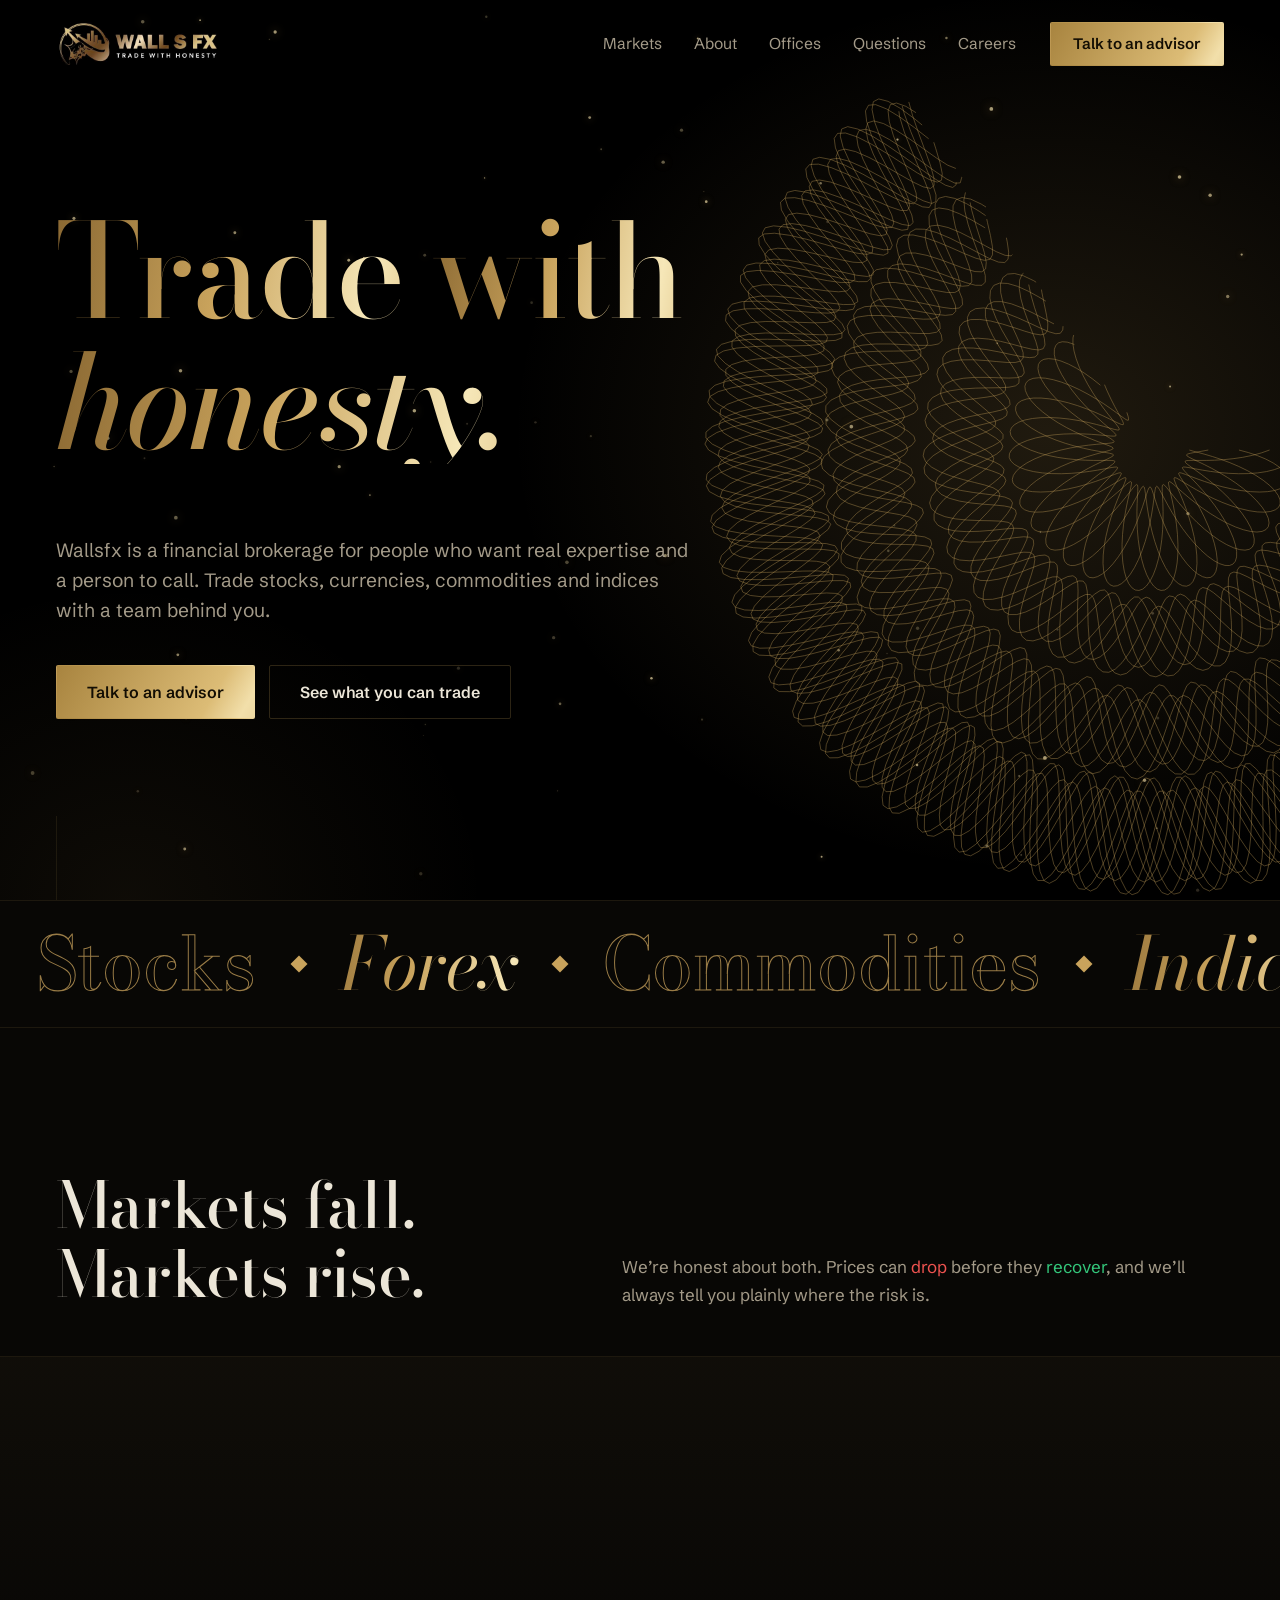
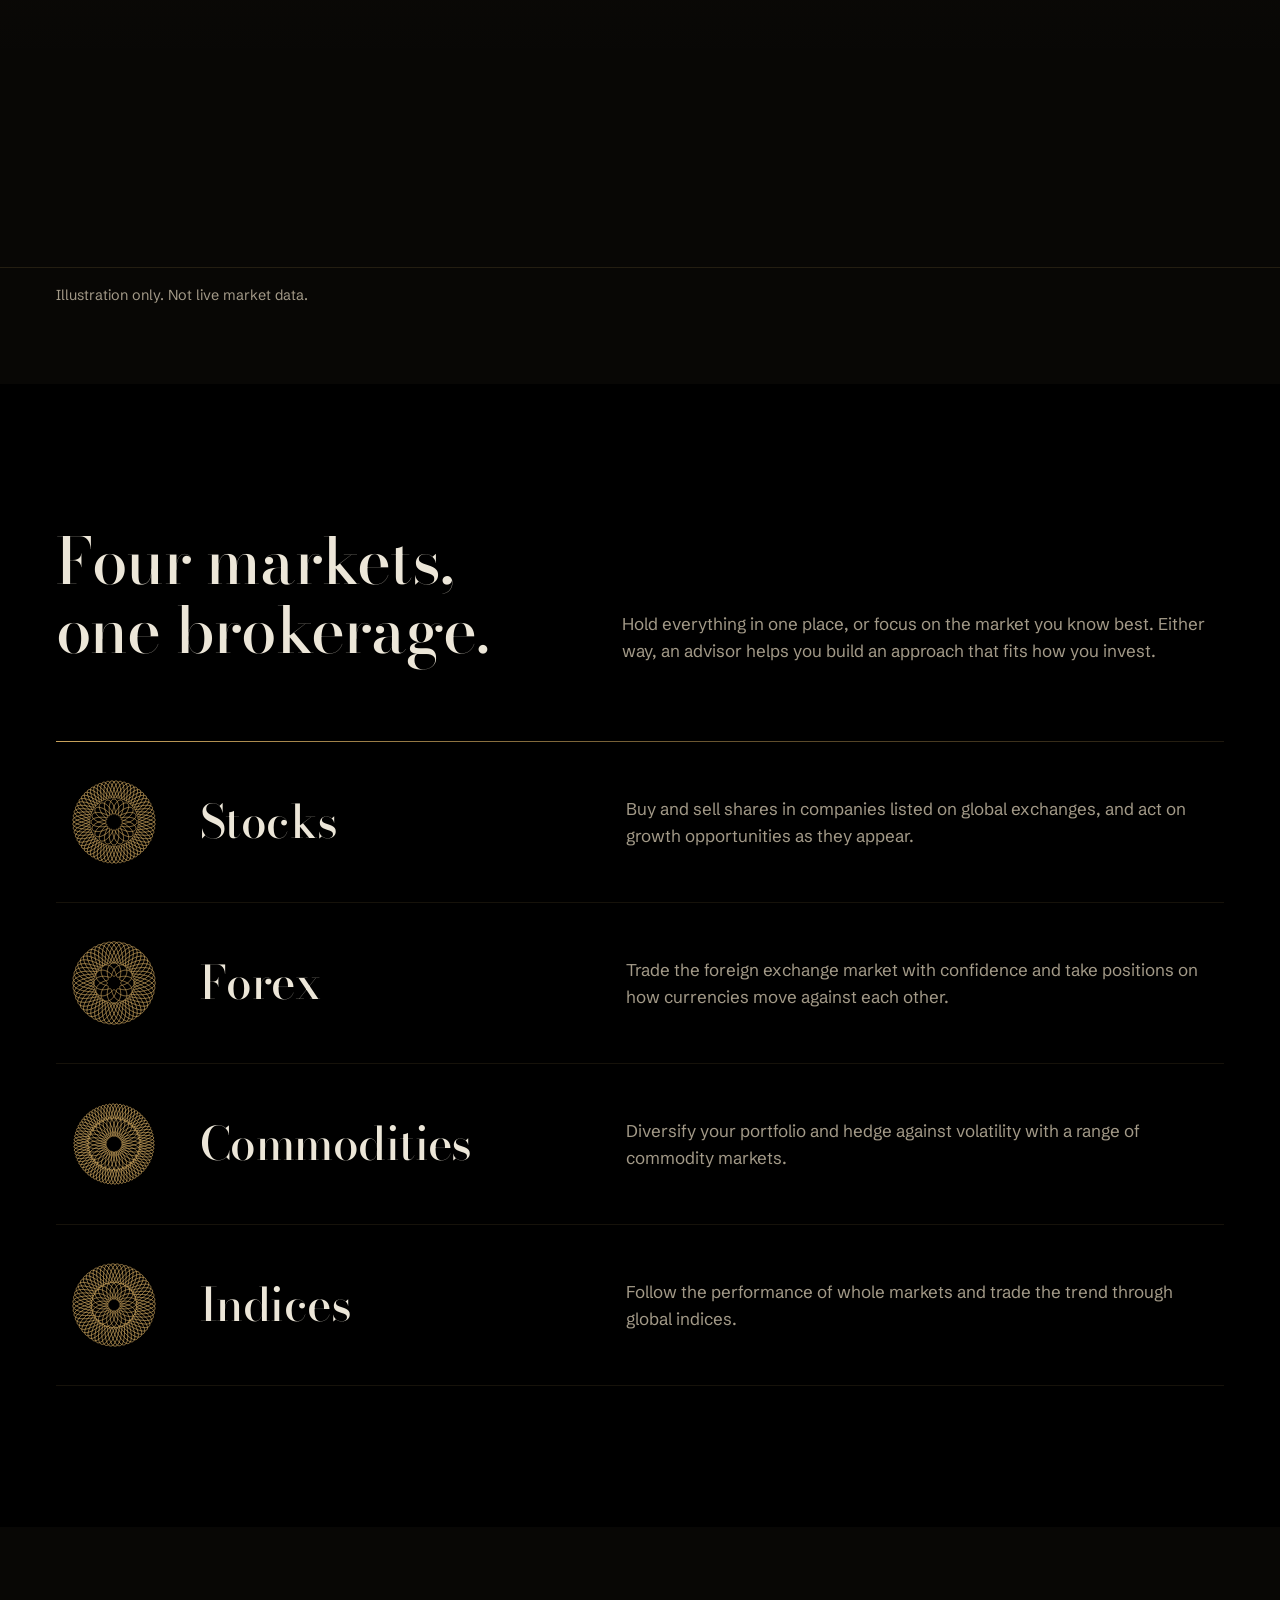
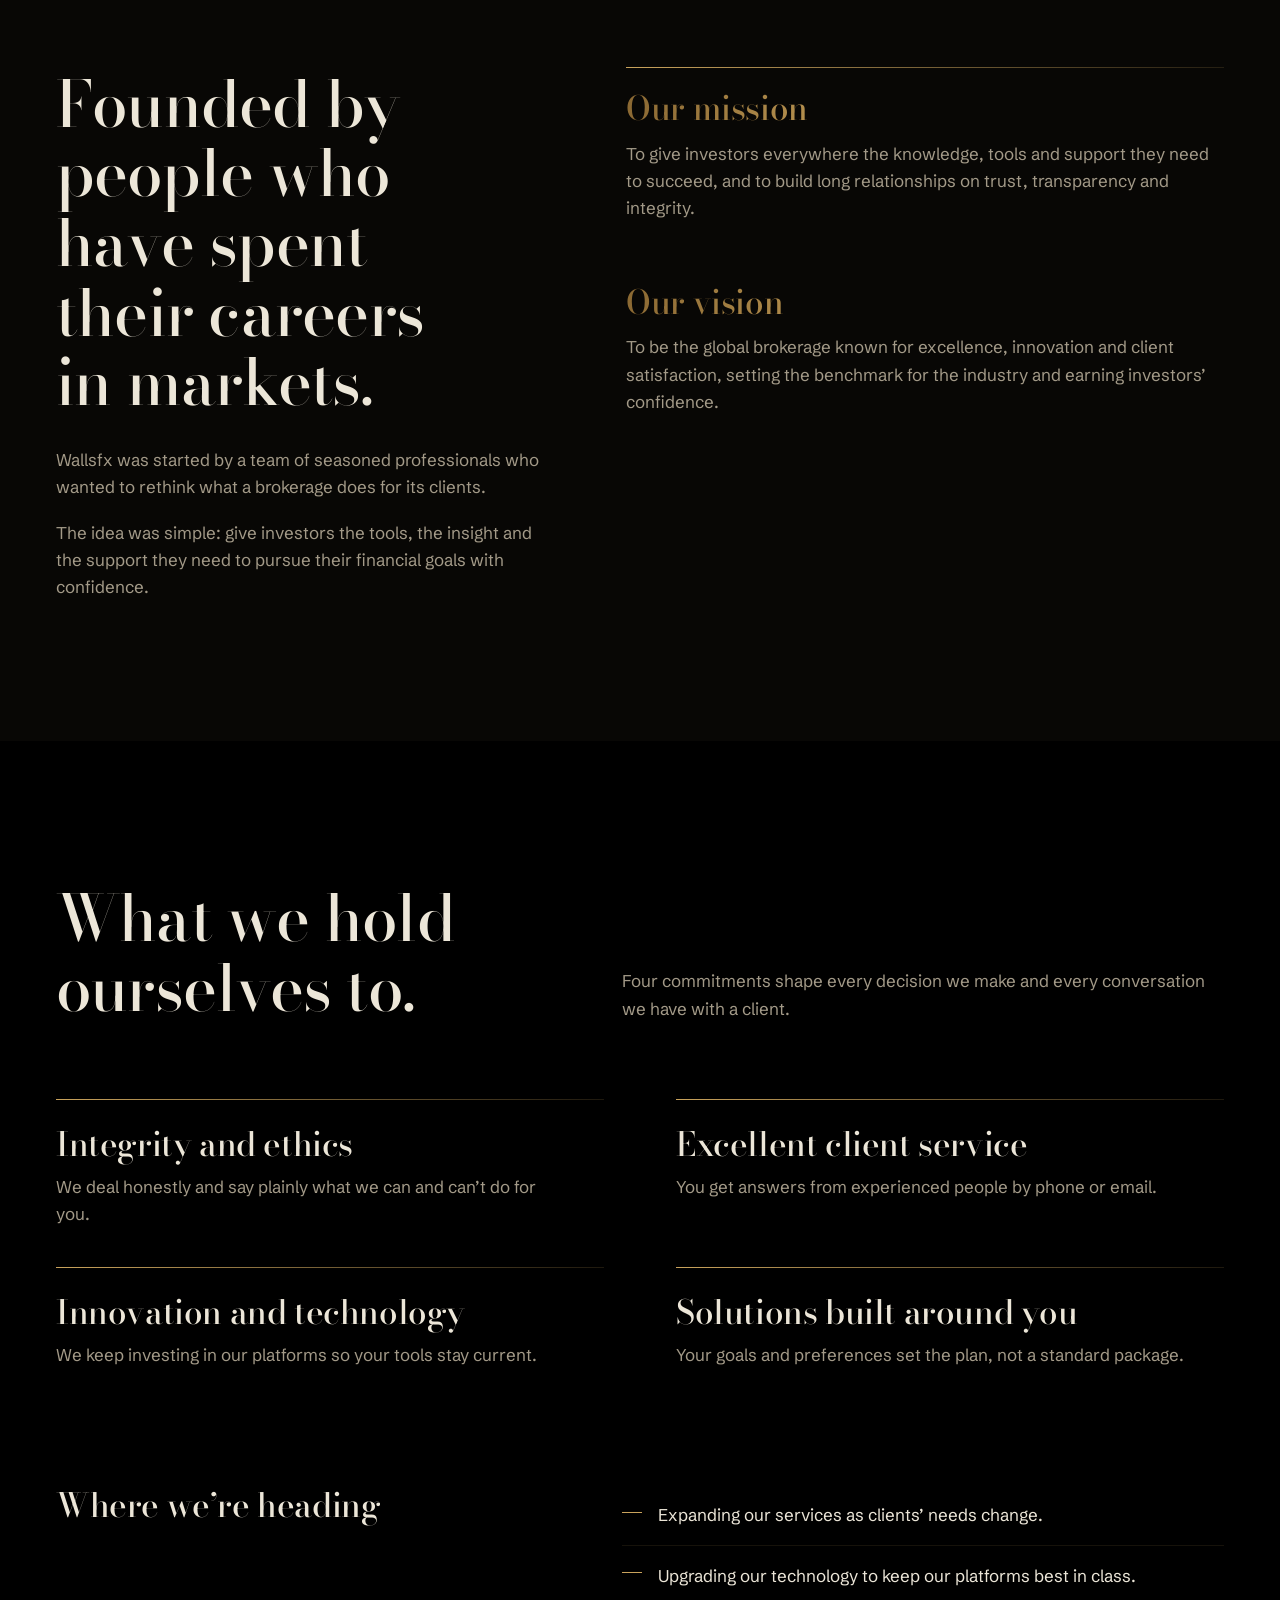
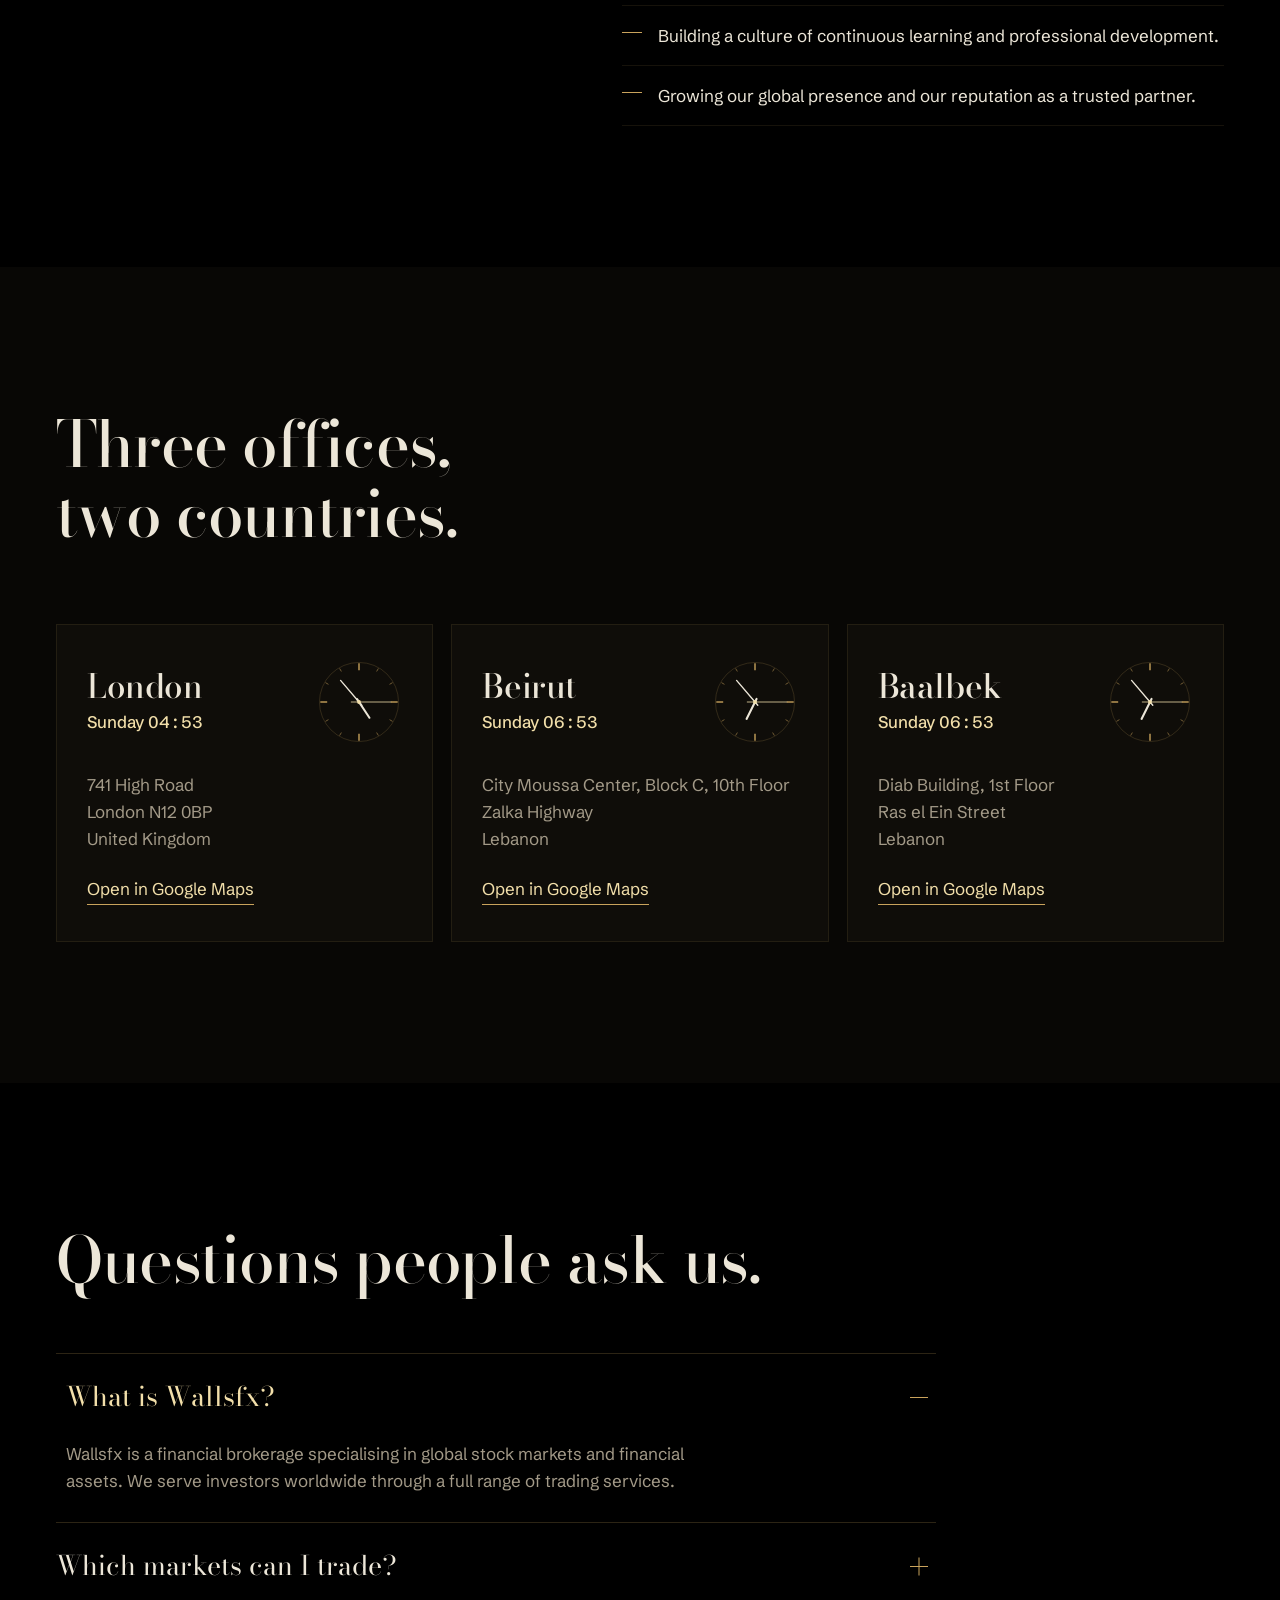
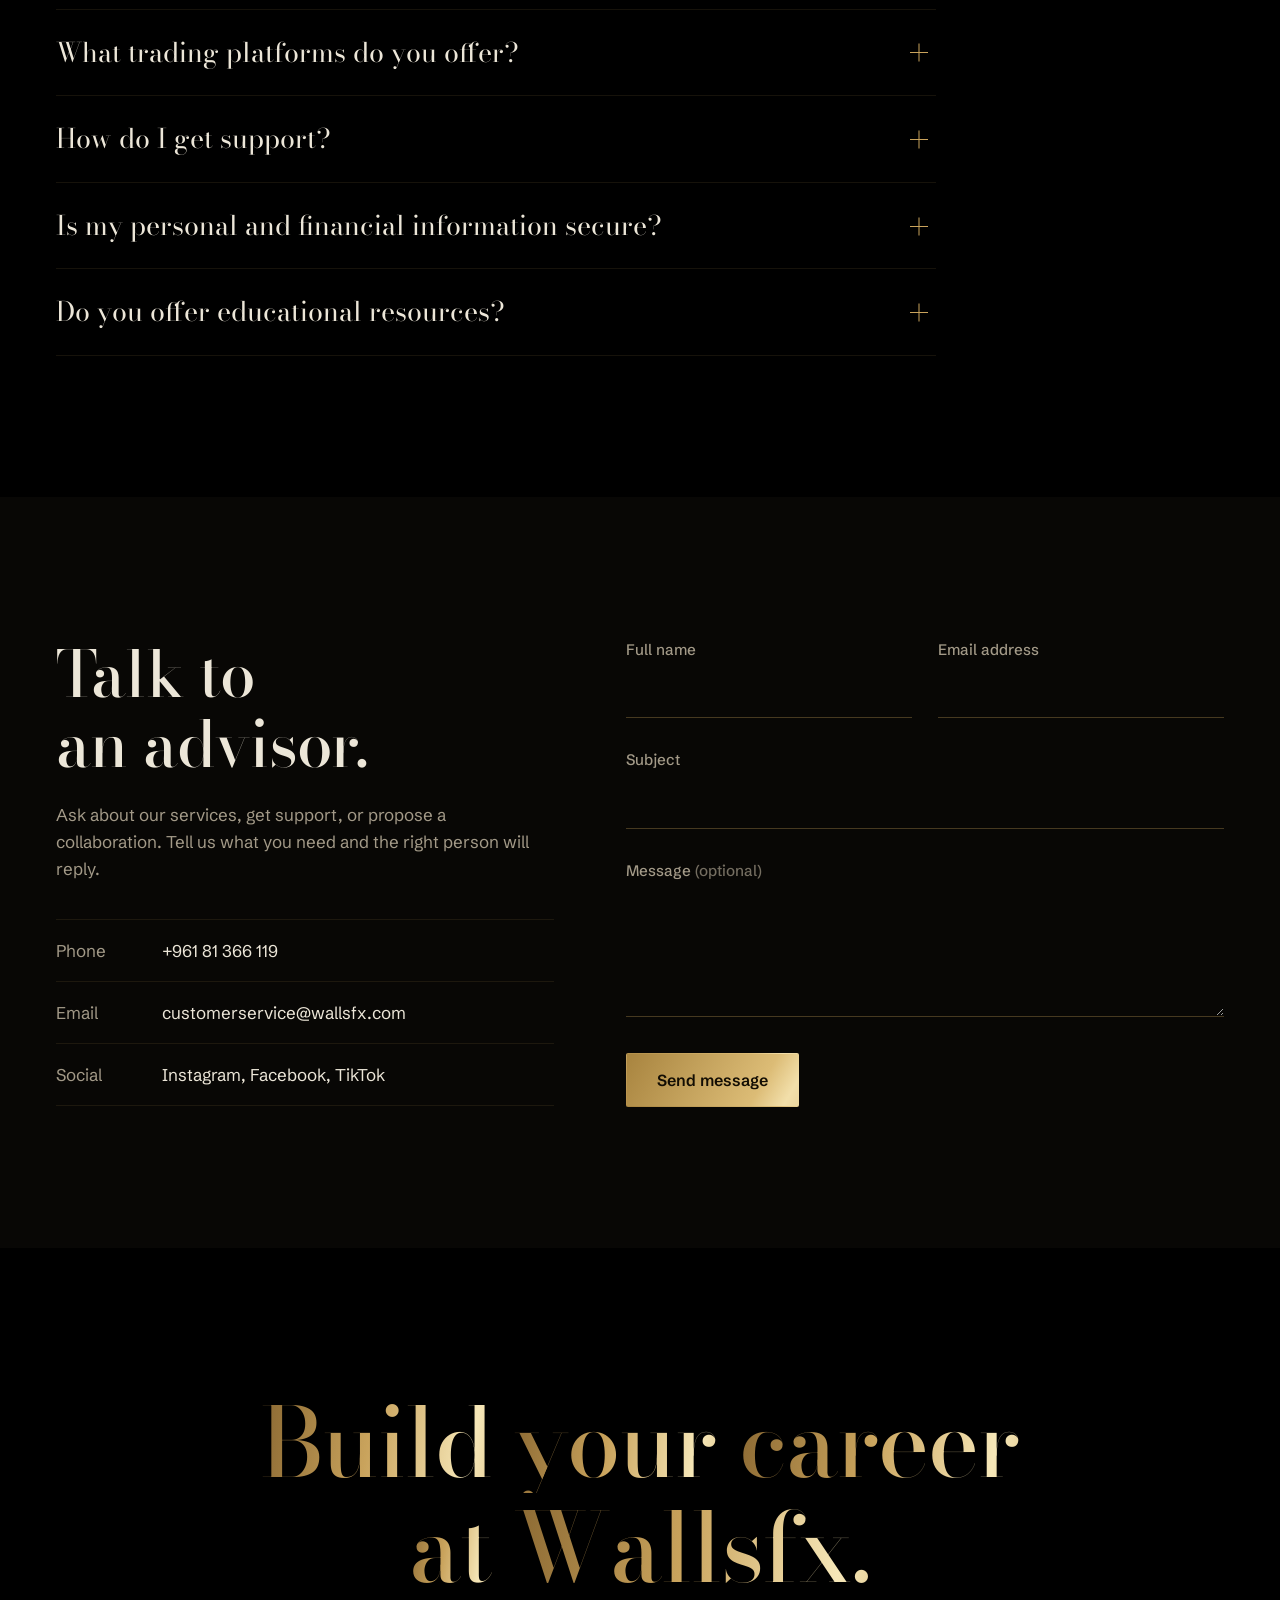
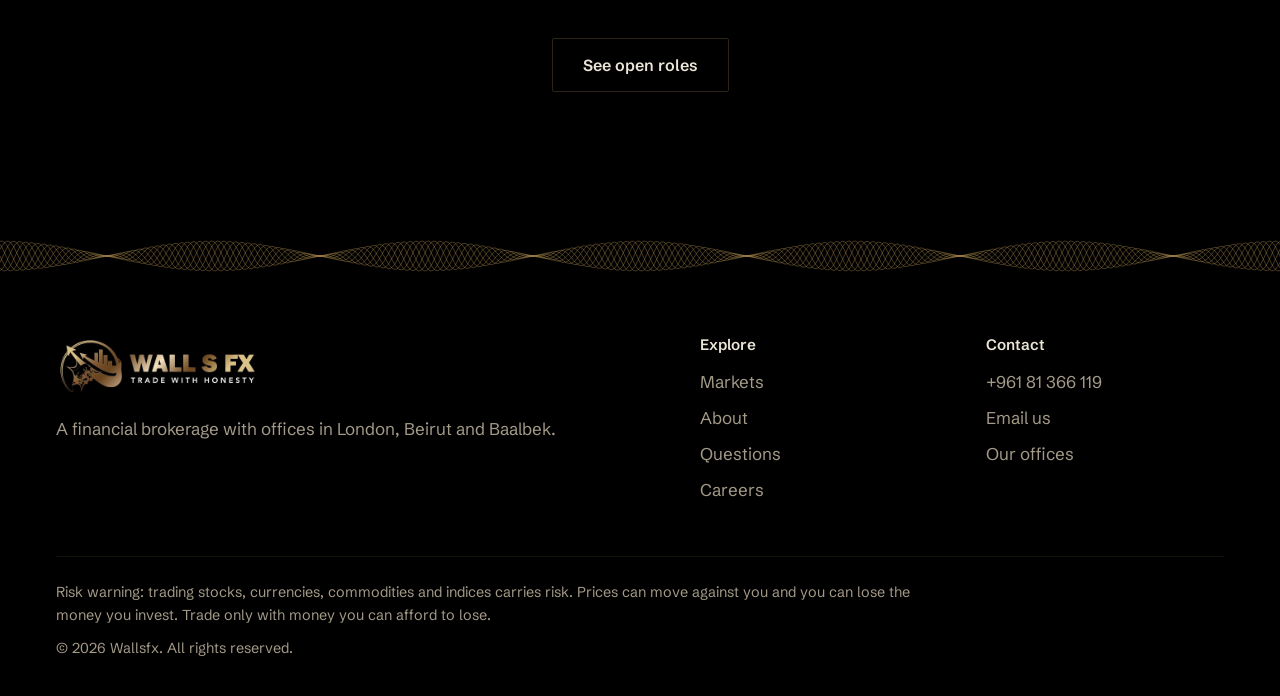
==== index.html @ 851a5237 "Add files via upload" ====
<!doctype html>
<html lang="en">
<head>
<meta charset="utf-8">
<meta name="viewport" content="width=device-width, initial-scale=1">
<title>Wallsfx — Trade with honesty</title>
<meta name="description" content="Wallsfx is a financial brokerage with offices in London, Beirut and Baalbek. Trade stocks, forex, commodities and indices with a team you can reach by phone.">
<meta name="theme-color" content="#000000">
<link rel="icon" type="image/png" href="assets/emblem.png">
<script>
  document.documentElement.classList.add("js");
  try { if (!sessionStorage.getItem("wfx-seen")) { document.documentElement.classList.add("intro"); sessionStorage.setItem("wfx-seen", "1"); } } catch (e) {}
</script>
<link rel="preconnect" href="https://fonts.googleapis.com">
<link rel="preconnect" href="https://fonts.gstatic.com" crossorigin>
<link href="https://fonts.googleapis.com/css2?family=Bodoni+Moda:ital,opsz,wght@0,6..96,400..700;1,6..96,400..700&family=Schibsted+Grotesk:wght@400;500;600&display=swap" rel="stylesheet">
<link rel="stylesheet" href="styles.css">
</head>
<body>
<a class="skip" href="#main">Skip to content</a>

<div class="intro-curtain" aria-hidden="true">
  <div class="mark"><img src="assets/logo.png" alt="" width="494" height="150"><i></i></div>
</div>

<div class="progress" aria-hidden="true"></div>

<header class="site-header">
  <div class="wrap">
    <a class="brand" href="index.html" aria-label="Wallsfx home"><img src="assets/logo.png" alt="Wall S FX — Trade with honesty" width="494" height="150"></a>
    <button class="nav-toggle" aria-expanded="false" aria-controls="nav">Menu</button>
    <nav class="nav" id="nav" aria-label="Main">
      <a href="#markets">Markets</a>
      <a href="#about">About</a>
      <a href="#offices">Offices</a>
      <a href="#faq">Questions</a>
      <a href="careers.html">Careers</a>
    </nav>
    <a class="btn btn-gold header-cta" href="#contact">Talk to an advisor</a>
  </div>
</header>

<main id="main">
  <section class="hero">
    <canvas class="dust" aria-hidden="true"></canvas>
    <canvas class="flow" aria-hidden="true"></canvas>
    <div class="wrap">
      <div class="rosette" aria-hidden="true" data-rosette></div>
      <div class="hero-copy">
        <h1 class="display" aria-label="Trade with honesty.">
          <span class="line" aria-hidden="true"><span class="word" style="--w:0"><span class="gold-text">Trade</span></span> <span class="word" style="--w:1"><span class="gold-text">with</span></span></span>
          <span class="line" aria-hidden="true"><span class="word" style="--w:2"><span class="gold-text"><em>honesty.</em></span></span></span>
        </h1>
        <p class="lede rise" style="--r:0">Wallsfx is a financial brokerage for people who want real expertise and a person to call. Trade stocks, currencies, commodities and indices with a team behind you.</p>
        <div class="hero-actions rise" style="--r:1">
          <a class="btn btn-gold" href="#contact">Talk to an advisor</a>
          <a class="btn btn-line" href="#markets">See what you can trade</a>
        </div>
      </div>
    </div>
    <span class="scroll-cue" aria-hidden="true"></span>
  </section>

  <div class="marquee" aria-hidden="true">
    <div class="marquee-track">
      <div class="marquee-group"><span>Stocks</span><i></i><span>Forex</span><i></i><span>Commodities</span><i></i><span>Indices</span><i></i><span>Stocks</span><i></i><span>Forex</span><i></i><span>Commodities</span><i></i><span>Indices</span><i></i></div>
      <div class="marquee-group"><span>Stocks</span><i></i><span>Forex</span><i></i><span>Commodities</span><i></i><span>Indices</span><i></i><span>Stocks</span><i></i><span>Forex</span><i></i><span>Commodities</span><i></i><span>Indices</span><i></i></div>
    </div>
  </div>

  <section class="band band-coal trend" id="trend">
    <div class="wrap">
      <div class="band-head">
        <h2 class="display" data-split>Markets fall. Markets rise.</h2>
        <p class="muted measure" data-reveal>We’re honest about both. Prices can <span class="fall">drop</span> before they <span class="climb">recover</span>, and we’ll always tell you plainly where the risk is.</p>
      </div>
    </div>
    <div class="trend-stage" data-reveal>
      <canvas class="trend-chart" role="img" aria-label="Illustration of a price line falling in red, then turning and rising in green."></canvas>
    </div>
    <div class="wrap"><p class="trend-note">Illustration only. Not live market data.</p></div>
  </section>

  <section class="band" id="markets">
    <div class="wrap">
      <div class="band-head">
        <h2 class="display" data-split>Four markets, one brokerage.</h2>
        <p class="muted measure" data-reveal>Hold everything in one place, or focus on the market you know best. Either way, an advisor helps you build an approach that fits how you invest.</p>
      </div>
      <div class="rule"></div>
      <div class="markets" data-stagger>
        <article class="market glow" data-reveal>
          <svg class="seal" viewBox="-48 -48 96 96" aria-hidden="true" data-seal="stocks"></svg>
          <h3 class="display">Stocks</h3>
          <p>Buy and sell shares in companies listed on global exchanges, and act on growth opportunities as they appear.</p>
        </article>
        <article class="market glow" data-reveal>
          <svg class="seal" viewBox="-48 -48 96 96" aria-hidden="true" data-seal="forex"></svg>
          <h3 class="display">Forex</h3>
          <p>Trade the foreign exchange market with confidence and take positions on how currencies move against each other.</p>
        </article>
        <article class="market glow" data-reveal>
          <svg class="seal" viewBox="-48 -48 96 96" aria-hidden="true" data-seal="commodities"></svg>
          <h3 class="display">Commodities</h3>
          <p>Diversify your portfolio and hedge against volatility with a range of commodity markets.</p>
        </article>
        <article class="market glow" data-reveal>
          <svg class="seal" viewBox="-48 -48 96 96" aria-hidden="true" data-seal="indices"></svg>
          <h3 class="display">Indices</h3>
          <p>Follow the performance of whole markets and trade the trend through global indices.</p>
        </article>
      </div>
    </div>
  </section>

  <section class="band band-coal" id="about">
    <div class="wrap about-grid">
      <div class="story">
        <h2 class="display" data-split style="margin-bottom:30px">Founded by people who have spent their careers in markets.</h2>
        <div data-stagger>
          <p class="muted" data-reveal>Wallsfx was started by a team of seasoned professionals who wanted to rethink what a brokerage does for its clients.</p>
          <p class="muted" data-reveal>The idea was simple: give investors the tools, the insight and the support they need to pursue their financial goals with confidence.</p>
        </div>
      </div>
      <div class="pair" data-stagger>
        <div data-reveal>
          <div class="rule"></div>
          <h3 class="display gold-text">Our mission</h3>
          <p class="muted">To give investors everywhere the knowledge, tools and support they need to succeed, and to build long relationships on trust, transparency and integrity.</p>
        </div>
        <div data-reveal>
          <div class="rule"></div>
          <h3 class="display gold-text">Our vision</h3>
          <p class="muted">To be the global brokerage known for excellence, innovation and client satisfaction, setting the benchmark for the industry and earning investors’ confidence.</p>
        </div>
      </div>
    </div>
  </section>

  <section class="band" id="values">
    <div class="wrap">
      <div class="band-head">
        <h2 class="display" data-split>What we hold ourselves to.</h2>
        <p class="muted measure" data-reveal>Four commitments shape every decision we make and every conversation we have with a client.</p>
      </div>
      <ul class="values" data-stagger>
        <li data-reveal><div class="rule"></div><h3 class="display">Integrity and ethics</h3><p>We deal honestly and say plainly what we can and can’t do for you.</p></li>
        <li data-reveal><div class="rule"></div><h3 class="display">Excellent client service</h3><p>You get answers from experienced people by phone or email.</p></li>
        <li data-reveal><div class="rule"></div><h3 class="display">Innovation and technology</h3><p>We keep investing in our platforms so your tools stay current.</p></li>
        <li data-reveal><div class="rule"></div><h3 class="display">Solutions built around you</h3><p>Your goals and preferences set the plan, not a standard package.</p></li>
      </ul>
      <div class="direction">
        <h3 class="display" data-split>Where we’re heading</h3>
        <ul data-stagger>
          <li data-reveal>Expanding our services as clients’ needs change.</li>
          <li data-reveal>Upgrading our technology to keep our platforms best in class.</li>
          <li data-reveal>Building a culture of continuous learning and professional development.</li>
          <li data-reveal>Growing our global presence and our reputation as a trusted partner.</li>
        </ul>
      </div>
    </div>
  </section>

  <section class="band band-coal" id="offices">
    <div class="wrap">
      <div class="band-head">
        <h2 class="display" data-split>Three offices, two countries.</h2>
        <p class="muted measure" data-reveal>Visit us in the United Kingdom or Lebanon. Call ahead and we’ll make sure the right person is there to meet you.</p>
      </div>
      <div class="offices" data-stagger>
        <div class="office glow" data-reveal data-tz="Europe/London">
          <div class="office-top">
            <div><h3 class="display">London</h3><time>--:--</time></div>
            <svg class="clock" viewBox="-50 -50 100 100" aria-hidden="true"></svg>
          </div>
          <address>741 High Road<br>London N12 0BP<br>United Kingdom</address>
          <a class="link" href="https://maps.app.goo.gl/KrPGinnBgGEfykCz8" target="_blank" rel="noopener">Open in Google Maps</a>
        </div>
        <div class="office glow" data-reveal data-tz="Asia/Beirut">
          <div class="office-top">
            <div><h3 class="display">Beirut</h3><time>--:--</time></div>
            <svg class="clock" viewBox="-50 -50 100 100" aria-hidden="true"></svg>
          </div>
          <address>City Moussa Center, Block C, 10th Floor<br>Zalka Highway<br>Lebanon</address>
          <a class="link" href="https://maps.app.goo.gl/wX5vpkjk7DDgV21C7" target="_blank" rel="noopener">Open in Google Maps</a>
        </div>
        <div class="office glow" data-reveal data-tz="Asia/Beirut">
          <div class="office-top">
            <div><h3 class="display">Baalbek</h3><time>--:--</time></div>
            <svg class="clock" viewBox="-50 -50 100 100" aria-hidden="true"></svg>
          </div>
          <address>Diab Building, 1st Floor<br>Ras el Ein Street<br>Lebanon</address>
          <a class="link" href="https://maps.app.goo.gl/QeZZVECqCM1QqsTF8" target="_blank" rel="noopener">Open in Google Maps</a>
        </div>
      </div>
    </div>
  </section>

  <section class="band" id="faq">
    <div class="wrap">
      <h2 class="display" data-split style="margin-bottom:clamp(36px,5vw,60px)">Questions people ask us.</h2>
      <div class="faq" data-reveal>
        <details open>
          <summary>What is Wallsfx?</summary>
          <div class="ans"><p>Wallsfx is a financial brokerage specialising in global stock markets and financial assets. We serve investors worldwide through a full range of trading services.</p></div>
        </details>
        <details>
          <summary>Which markets can I trade?</summary>
          <div class="ans"><p>Stocks, forex, commodities and indices from global exchanges. We tailor each solution to your investment needs and preferences.</p></div>
        </details>
        <details>
          <summary>What trading platforms do you offer?</summary>
          <div class="ans"><p>Our platforms provide real-time market data, advanced charting tools and fast execution. They suit both new and experienced traders.</p></div>
        </details>
        <details>
          <summary>How do I get support?</summary>
          <div class="ans"><p>By live chat, email or phone. Our experienced team is available to help with any question or issue.</p></div>
        </details>
        <details>
          <summary>Is my personal and financial information secure?</summary>
          <div class="ans"><p>Yes. We protect client data with robust security measures and encryption.</p></div>
        </details>
        <details>
          <summary>Do you offer educational resources?</summary>
          <div class="ans"><p>Yes. We publish articles, tutorials and webinars designed to sharpen your trading skills.</p></div>
        </details>
      </div>
    </div>
  </section>

  <section class="band band-coal" id="contact">
    <div class="wrap contact-grid">
      <div>
        <h2 class="display" data-split style="margin-bottom:24px">Talk to an advisor.</h2>
        <p class="muted measure" data-reveal>Ask about our services, get support, or propose a collaboration. Tell us what you need and the right person will reply.</p>
        <dl class="direct" data-reveal>
          <div><dt>Phone</dt><dd><a href="tel:+96181366119">+961 81 366 119</a></dd></div>
          <div><dt>Email</dt><dd><a href="mailto:customerservice@wallsfx.com">customerservice@wallsfx.com</a></dd></div>
          <div><dt>Social</dt><dd><a href="https://www.instagram.com/walls.fx" target="_blank" rel="noopener">Instagram</a>, <a href="https://www.facebook.com/profile.php?id=61555575014213" target="_blank" rel="noopener">Facebook</a>, <a href="https://www.tiktok.com/@walls.fx" target="_blank" rel="noopener">TikTok</a></dd></div>
        </dl>
      </div>
      <form class="form" data-reveal novalidate data-mailto="customerservice@wallsfx.com" data-subject="Website enquiry" data-done="Your email app should now be open with your message ready. Press send there to reach us.">
        <div class="row">
          <div class="field"><label for="c-name">Full name</label><span class="control"><input id="c-name" name="name" autocomplete="name" required data-label="your full name"></span><span class="err" aria-live="polite"></span></div>
          <div class="field"><label for="c-email">Email address</label><span class="control"><input id="c-email" name="email" type="email" autocomplete="email" required data-label="your email address"></span><span class="err" aria-live="polite"></span></div>
        </div>
        <div class="field"><label for="c-subject">Subject</label><span class="control"><input id="c-subject" name="subject" required data-label="a subject"></span><span class="err" aria-live="polite"></span></div>
        <div class="field"><label for="c-message">Message <small>(optional)</small></label><span class="control"><textarea id="c-message" name="message" data-label="message"></textarea></span><span class="err"></span></div>
        <div class="form-foot">
          <button class="btn btn-gold" type="submit">Send message</button>
          <p class="form-status" role="status"></p>
        </div>
      </form>
    </div>
  </section>

  <section class="band careers-cta">
    <div class="wrap">
      <h2 class="display" data-split data-gold>Build your career at Wallsfx.</h2>
      <div data-reveal><a class="btn btn-line" href="careers.html">See open roles</a></div>
    </div>
  </section>
</main>

<footer class="site-footer">
  <div class="strip"><svg viewBox="0 0 2400 46" preserveAspectRatio="none" aria-hidden="true" data-strip></svg></div>
  <div class="wrap">
    <div class="footer-grid">
      <div>
        <img src="assets/logo.png" alt="Wall S FX — Trade with honesty" width="494" height="150">
        <p>A financial brokerage with offices in London, Beirut and Baalbek.</p>
      </div>
      <div>
        <h2>Explore</h2>
        <ul>
          <li><a href="#markets">Markets</a></li>
          <li><a href="#about">About</a></li>
          <li><a href="#faq">Questions</a></li>
          <li><a href="careers.html">Careers</a></li>
        </ul>
      </div>
      <div>
        <h2>Contact</h2>
        <ul>
          <li><a href="tel:+96181366119">+961 81 366 119</a></li>
          <li><a href="mailto:customerservice@wallsfx.com">Email us</a></li>
          <li><a href="#offices">Our offices</a></li>
        </ul>
      </div>
    </div>
    <div class="risk">
      <p>Risk warning: trading stocks, currencies, commodities and indices carries risk. Prices can move against you and you can lose the money you invest. Trade only with money you can afford to lose.</p>
      <p>© 2026 Wallsfx. All rights reserved.</p>
    </div>
  </div>
</footer>

<script src="main.js"></script>
<script src="trading.js"></script>
</body>
</html>
---- styles.css ----
/* Wall S FX — black and gold. Signature: engraved guilloche linework in motion. */
:root {
  --black: #000;
  --coal: #080705;
  --panel: #0f0d09;
  --gold: #c9a35c;
  --gold-light: #f2dfaa;
  --gold-deep: #8a6832;
  --text: #ece6d8;
  --muted: #a39a88;
  --line: rgba(201, 163, 92, 0.22);
  --line-soft: rgba(201, 163, 92, 0.11);
  --metal: linear-gradient(100deg, #8a6832 0%, #c9a35c 22%, #f6e7b8 42%, #c9a35c 58%, #8a6832 80%, #c9a35c 100%);
  --display: "Bodoni Moda", "Didot", "Bodoni MT", Georgia, serif;
  --sans: "Schibsted Grotesk", "Segoe UI", system-ui, sans-serif;
  --ease: cubic-bezier(.16, 1, .3, 1);
  --wrap: 1200px;
  --gutter: clamp(20px, 5vw, 56px);
  --d: .15s; /* delay before hero choreography starts */
}
html.intro { --d: 1.85s; }

@view-transition { navigation: auto; }

*, *::before, *::after { box-sizing: border-box; }
html { scroll-behavior: smooth; -webkit-text-size-adjust: 100%; background: var(--black); }
body {
  margin: 0; background: var(--black); color: var(--text);
  font-family: var(--sans); font-size: 1.0625rem; line-height: 1.6;
  -webkit-font-smoothing: antialiased; overflow-x: hidden;
}
img, svg, canvas { display: block; max-width: 100%; }
a { color: inherit; }
h1, h2, h3, p, ul, ol, dl, dd, figure { margin: 0; }
ul, ol { padding: 0; list-style: none; }
::selection { background: var(--gold); color: #000; }
:focus-visible { outline: 2px solid var(--gold-light); outline-offset: 3px; border-radius: 2px; }

.wrap { width: 100%; max-width: calc(var(--wrap) + 2 * var(--gutter)); margin-inline: auto; padding-inline: var(--gutter); }
.skip { position: absolute; left: 12px; top: -60px; z-index: 300; background: var(--gold); color: #000; padding: 10px 16px; font-weight: 600; text-decoration: none; }
.skip:focus { top: 12px; }

/* ---------- Type ---------- */
.display { font-family: var(--display); font-optical-sizing: auto; font-weight: 500; line-height: 1.04; letter-spacing: -0.012em; text-wrap: balance; }
h2.display { font-size: clamp(2.2rem, 5vw, 4rem); }
h3.display { font-size: clamp(1.6rem, 2.6vw, 2.2rem); line-height: 1.12; }
.gold-text {
  background: var(--metal); background-size: 220% 100%;
  -webkit-background-clip: text; background-clip: text; color: transparent;
  animation: sheen 7s ease-in-out infinite;
}
@keyframes sheen { 0%, 55% { background-position: 100% 0; } 100% { background-position: -120% 0; } }
.lede { font-size: clamp(1.1rem, 1.5vw, 1.3rem); line-height: 1.55; max-width: 33em; color: var(--muted); }
.muted { color: var(--muted); }
.measure { max-width: 38em; }

/* ---------- Buttons ---------- */
.btn {
  position: relative; overflow: hidden; isolation: isolate;
  display: inline-flex; align-items: center; justify-content: center;
  min-height: 54px; padding: 0 30px;
  font: 600 1rem/1 var(--sans); text-decoration: none; cursor: pointer;
  border: 1px solid transparent; border-radius: 2px;
  transition: transform .35s var(--ease), color .3s, border-color .3s, box-shadow .4s;
}
.btn-gold { background: linear-gradient(120deg, #a8843f, #dcbc76 45%, #f2dfaa 55%, #b8914a); background-size: 180% 100%; color: #120d03; box-shadow: 0 0 0 rgba(201,163,92,0); transition: transform .35s var(--ease), background-position .6s var(--ease), box-shadow .4s; }
.btn-gold::after { content: ""; position: absolute; inset: 0; z-index: -1; background: linear-gradient(105deg, transparent 35%, rgba(255,255,255,.65) 50%, transparent 65%); transform: translateX(-120%); }
.btn-gold:hover { background-position: 90% 0; box-shadow: 0 10px 40px -8px rgba(201,163,92,.55); }
.btn-gold:hover::after { transform: translateX(120%); transition: transform .8s var(--ease); }
.btn-line { border-color: var(--line); color: var(--text); background: transparent; }
.btn-line::before { content: ""; position: absolute; inset: 0; z-index: -1; background: var(--gold); transform: scaleX(0); transform-origin: right; transition: transform .5s var(--ease); }
.btn-line:hover { color: #120d03; border-color: var(--gold); }
.btn-line:hover::before { transform: scaleX(1); transform-origin: left; }

/* ---------- Intro curtain (first visit of the session, home only) ---------- */
.intro-curtain { display: none; }
html.intro .intro-curtain {
  display: grid; place-items: center; position: fixed; inset: 0; z-index: 200; background: #000;
  animation: curtain-up .9s var(--ease) 1.35s forwards;
}
.intro-curtain .mark { width: min(340px, 70vw); display: grid; gap: 22px; }
.intro-curtain img { width: 100%; opacity: 0; transform: scale(.94); animation: mark-in 1s var(--ease) .1s forwards; }
.intro-curtain i { height: 1px; background: linear-gradient(90deg, transparent, var(--gold-light), transparent); transform: scaleX(0); animation: line-in 1.1s var(--ease) .25s forwards; }
@keyframes mark-in { to { opacity: 1; transform: none; } }
@keyframes line-in { to { transform: scaleX(1); } }
@keyframes curtain-up { to { clip-path: inset(0 0 100% 0); visibility: hidden; } }

/* ---------- Header ---------- */
.progress { position: fixed; left: 0; top: 0; height: 2px; width: 100%; z-index: 120; background: var(--metal); transform: scaleX(var(--p, 0)); transform-origin: left; }
.site-header { position: fixed; inset: 0 0 auto 0; z-index: 100; transition: background-color .4s, border-color .4s, backdrop-filter .4s; border-bottom: 1px solid transparent; }
.site-header .wrap { display: flex; align-items: center; gap: 34px; min-height: 88px; transition: min-height .4s var(--ease); }
.site-header.scrolled { background: rgba(0,0,0,.72); -webkit-backdrop-filter: blur(16px) saturate(1.2); backdrop-filter: blur(16px) saturate(1.2); border-bottom-color: var(--line-soft); }
.site-header.scrolled .wrap { min-height: 68px; }
.brand { margin-right: auto; display: block; }
.brand img { height: 50px; width: auto; transition: height .4s var(--ease); }
.site-header.scrolled .brand img { height: 42px; }
.nav { display: flex; align-items: center; gap: 32px; }
.nav a { position: relative; text-decoration: none; font-size: .98rem; color: var(--muted); padding: 8px 0; transition: color .25s; }
.nav a::after { content: ""; position: absolute; left: 0; right: 0; bottom: 2px; height: 1px; background: var(--gold); transform: scaleX(0); transform-origin: right; transition: transform .45s var(--ease); }
.nav a:hover, .nav a[aria-current="page"] { color: var(--gold-light); }
.nav a:hover::after, .nav a[aria-current="page"]::after { transform: scaleX(1); transform-origin: left; }
.site-header .btn { min-height: 44px; padding: 0 22px; font-size: .95rem; }
.nav-toggle { display: none; position: relative; z-index: 2; background: none; border: 1px solid var(--line); color: var(--text); font: 600 .95rem var(--sans); padding: 10px 16px; border-radius: 2px; cursor: pointer; }

@media (max-width: 900px) {
  .nav-toggle { display: block; }
  .site-header .header-cta { display: none; }
  .brand { position: relative; z-index: 2; }
  .nav {
    position: fixed; inset: 0; height: 100dvh; background: #000; z-index: 1;
    flex-direction: column; align-items: flex-start; justify-content: center; gap: 6px;
    padding: 80px var(--gutter) 40px;
    clip-path: inset(0 0 100% 0); visibility: hidden;
    transition: clip-path .7s var(--ease), visibility 0s .7s;
  }
  .nav.open { clip-path: inset(0); visibility: visible; transition: clip-path .7s var(--ease); }
  .nav a { font-family: var(--display); font-size: clamp(2.2rem, 10vw, 3.4rem); color: var(--text); line-height: 1.25; opacity: 0; transform: translateY(24px); transition: opacity .6s var(--ease), transform .6s var(--ease), color .25s; }
  .nav.open a { opacity: 1; transform: none; transition-delay: calc(.12s + var(--n, 0) * 70ms); }
  .nav a::after { display: none; }
}

/* ---------- Hero ---------- */
.hero { position: relative; min-height: 100svh; display: flex; flex-direction: column; justify-content: center; overflow: hidden; isolation: isolate; background: #000; }
.hero::before { content: ""; position: absolute; inset: 0; z-index: -3; background: radial-gradient(60% 70% at 82% 48%, rgba(201,163,92,.16), transparent 70%), radial-gradient(40% 50% at 10% 100%, rgba(201,163,92,.07), transparent 70%); }
.hero > .wrap { position: relative; padding-top: 140px; padding-bottom: 120px; }
.dust { position: absolute; inset: 0; width: 100%; height: 100%; z-index: -2; }
.hero-copy { max-width: 780px; transform: translate3d(0, calc(var(--s, 0) * -70px), 0); opacity: calc(1 - var(--s, 0) * 1.25); }
.hero h1 { font-size: clamp(3.3rem, 10.2vw, 9.2rem); line-height: .96; letter-spacing: -0.02em; margin-bottom: calc(30px + .34em); }
.hero h1 .line { display: block; overflow: hidden; padding: .06em .08em .32em; margin: 0 -.08em -.34em; }
.hero h1 .word { display: inline-block; transform: translateY(118%) rotate(4deg); transform-origin: left bottom; animation: word-up 1.3s var(--ease) forwards; animation-delay: calc(var(--d) + var(--w) * .13s); }
.hero h1 .word > span { display: inline-block; }
@keyframes word-up { to { transform: none; } }
.rise { opacity: 0; transform: translateY(26px); animation: rise 1.1s var(--ease) forwards; animation-delay: calc(var(--d) + var(--r, 0) * .12s + .45s); }
@keyframes rise { to { opacity: 1; transform: none; } }
.hero .lede { margin-bottom: 40px; }
.hero-actions { display: flex; flex-wrap: wrap; gap: 14px; }

.rosette {
  position: absolute; z-index: -1; pointer-events: none;
  width: min(920px, 82vw); aspect-ratio: 1;
  right: max(-330px, -27vw); top: 50%;
  transform: translate3d(calc(var(--px, 0) * 1px), calc(-50% + var(--py, 0) * 1px), 0) scale(calc(1 + var(--s, 0) * .22));
  opacity: calc(1 - var(--s, 0) * 1.1);
  transition: transform .9s var(--ease);
}
.rosette svg { position: absolute; inset: 0; width: 100%; height: 100%; overflow: visible; will-change: transform; animation: spin var(--dur, 120s) linear infinite; }
.rosette svg:nth-child(even) { animation-direction: reverse; }
.rosette path { fill: none; stroke: var(--gold); stroke-width: .55; vector-effect: non-scaling-stroke; opacity: .7; }
.rosette path.draw { stroke-dasharray: 1; stroke-dashoffset: 1; animation: engrave 3s cubic-bezier(.5,.1,.2,1) forwards; }
@keyframes engrave { to { stroke-dashoffset: 0; } }
@keyframes spin { to { transform: rotate(360deg); } }

.scroll-cue { position: absolute; left: var(--gutter); bottom: 0; width: 1px; height: 84px; background: var(--line-soft); overflow: hidden; }
.scroll-cue::after { content: ""; position: absolute; inset: 0; background: linear-gradient(var(--gold-light), var(--gold)); transform: translateY(-100%); animation: cue 2.4s var(--ease) infinite; animation-delay: calc(var(--d) + 1.6s); }
@keyframes cue { 0% { transform: translateY(-100%); } 55% { transform: translateY(0); } 100% { transform: translateY(100%); } }

@media (max-width: 900px) {
  .rosette { width: 150vw; right: -86vw; top: 34%; }
  .rosette path { opacity: .5; }
  .hero > .wrap { padding-top: 120px; padding-bottom: 110px; }
}

/* ---------- Marquee ---------- */
.marquee { border-block: 1px solid var(--line-soft); overflow: hidden; padding: 26px 0; background: var(--coal); }
.marquee-track { display: flex; width: max-content; animation: marquee 46s linear infinite; }
.marquee:hover .marquee-track { animation-play-state: paused; }
.marquee-group { display: flex; align-items: center; flex-shrink: 0; }
.marquee-group span { font-family: var(--display); font-size: clamp(2.4rem, 6vw, 4.6rem); line-height: 1; padding: 0 .5em; white-space: nowrap; color: transparent; -webkit-text-stroke: 1px rgba(201,163,92,.75); }
.marquee-group span:nth-of-type(even) { font-style: italic; -webkit-text-stroke: 0; background: var(--metal); background-size: 200% 100%; -webkit-background-clip: text; background-clip: text; }
.marquee-group i { width: 12px; height: 12px; background: var(--gold); transform: rotate(45deg); flex-shrink: 0; animation: gem 3s ease-in-out infinite; }
@keyframes marquee { to { transform: translateX(-50%); } }
@keyframes gem { 50% { transform: rotate(225deg) scale(.6); } }

/* ---------- Sections + reveal system ---------- */
.band { position: relative; padding-block: clamp(84px, 11vw, 150px); }
.band-coal { background: var(--coal); }
.band-head { display: grid; grid-template-columns: minmax(0, 5fr) minmax(0, 6fr); gap: 24px 64px; align-items: end; margin-bottom: clamp(44px, 6vw, 80px); }
@media (max-width: 860px) { .band-head { grid-template-columns: 1fr; } }

.js [data-reveal] { opacity: 0; transform: translateY(34px); transition: opacity 1.1s var(--ease), transform 1.1s var(--ease); transition-delay: calc(var(--i, 0) * 110ms); }
.js [data-reveal].in { opacity: 1; transform: none; }
.js [data-split] .w { display: inline-block; overflow: hidden; vertical-align: top; padding: .05em .06em .26em 0; margin: 0 -.06em -.26em 0; }
.js [data-split] .w > span { display: inline-block; transform: translateY(112%); transition: transform 1.15s var(--ease); transition-delay: calc(var(--wi) * 65ms); }
.js [data-split].in .w > span { transform: none; }

.rule { height: 1px; background: linear-gradient(90deg, var(--gold), rgba(201,163,92,.15)); }
.js .rule { transform: scaleX(0); transform-origin: left; transition: transform 1.6s var(--ease); }
.js .rule.in { transform: scaleX(1); }

.glow { position: relative; }
.glow::before { content: ""; position: absolute; inset: 0; pointer-events: none; background: radial-gradient(460px circle at var(--mx, 50%) var(--my, 50%), rgba(201,163,92,.14), transparent 65%); opacity: 0; transition: opacity .5s; }
.glow:hover::before { opacity: 1; }

/* Markets */
.market { display: grid; grid-template-columns: 92px minmax(0, 4fr) minmax(0, 6fr); gap: 16px 40px; align-items: center; padding: 34px 20px 34px 12px; border-bottom: 1px solid var(--line-soft); }
.market .seal { width: 92px; height: 92px; transition: transform 1.6s var(--ease); }
.market .seal path { fill: none; stroke: var(--gold); stroke-width: .7; vector-effect: non-scaling-stroke; }
.js .market .seal path { stroke-dasharray: 1; stroke-dashoffset: 1; transition: stroke-dashoffset 2.2s var(--ease); transition-delay: calc(var(--i, 0) * 110ms + var(--k, 0) * 60ms); }
.js .market.in .seal path { stroke-dashoffset: 0; }
.market h3 { font-size: clamp(2rem, 3.6vw, 3.1rem); transition: transform .6s var(--ease), color .4s; }
.market p { color: var(--muted); max-width: 34em; transition: color .4s; }
.market:hover .seal { transform: rotate(120deg) scale(1.08); }
.market:hover h3 { transform: translateX(12px); color: var(--gold-light); }
.market:hover p { color: var(--text); }
@media (max-width: 760px) {
  .market { grid-template-columns: 64px 1fr; align-items: start; padding-inline: 0; }
  .market .seal { width: 64px; height: 64px; }
  .market p { grid-column: 2; }
}

/* About */
.about-grid { display: grid; grid-template-columns: minmax(0, 5fr) minmax(0, 6fr); gap: 56px 72px; }
.about-grid .story p + p { margin-top: 1.1em; }
.pair { display: grid; gap: 40px; align-content: start; }
.pair h3 { margin: 22px 0 12px; }
@media (max-width: 860px) { .about-grid { grid-template-columns: 1fr; } }

/* Values */
.values { display: grid; grid-template-columns: repeat(2, minmax(0, 1fr)); gap: 0 72px; }
.values li { padding-bottom: 40px; }
.values h3 { margin: 26px 0 10px; }
.values p { color: var(--muted); max-width: 30em; }
@media (max-width: 760px) { .values { grid-template-columns: 1fr; } }
.direction { margin-top: clamp(40px, 6vw, 80px); display: grid; grid-template-columns: minmax(0, 5fr) minmax(0, 6fr); gap: 24px 64px; }
.direction li { padding: 16px 0 16px 36px; border-bottom: 1px solid var(--line-soft); position: relative; }
.direction li::before { content: ""; position: absolute; left: 0; top: 1.55em; width: 20px; height: 1px; background: var(--gold); transform-origin: left; transition: transform .9s var(--ease) calc(var(--i, 0) * 110ms + .2s); }
.js .direction li:not(.in)::before { transform: scaleX(0); }
@media (max-width: 860px) { .direction { grid-template-columns: 1fr; } }

/* Offices */
.offices { display: grid; grid-template-columns: repeat(3, minmax(0, 1fr)); gap: 18px; }
.office { background: var(--panel); border: 1px solid var(--line-soft); padding: 34px 30px 36px; transition: border-color .5s, translate .6s var(--ease); overflow: hidden; }
.office:hover { border-color: var(--line); translate: 0 -6px; }
.office-top { display: flex; align-items: center; justify-content: space-between; gap: 16px; margin-bottom: 26px; }
.clock { width: 86px; height: 86px; flex-shrink: 0; }
.clock circle { fill: none; stroke: var(--line); stroke-width: 1; }
.clock .tick { stroke: var(--gold); stroke-width: 1; opacity: .55; }
.clock .tick.q { stroke-width: 1.6; opacity: 1; }
.clock .hand { stroke: var(--text); stroke-linecap: round; transition: transform .5s var(--ease); }
.clock .h { stroke-width: 2.4; }
.clock .m { stroke-width: 1.6; }
.clock .sec { stroke: var(--gold-light); stroke-width: .9; transition: transform .28s cubic-bezier(.4, 2.4, .6, 1); }
.clock .pin { fill: var(--gold-light); stroke: none; }
.office time { display: block; font-variant-numeric: tabular-nums; color: var(--gold-light); font-size: 1.05rem; font-weight: 500; margin-top: 4px; }
.office address { font-style: normal; color: var(--muted); margin-bottom: 22px; }
.link { position: relative; display: inline-block; color: var(--gold-light); text-decoration: none; padding-bottom: 3px; }
.link::after { content: ""; position: absolute; left: 0; right: 0; bottom: 0; height: 1px; background: var(--gold); transform-origin: left; transition: transform .5s var(--ease); }
.link:hover::after { transform: scaleX(.35); }
@media (max-width: 900px) { .offices { grid-template-columns: 1fr; } }

/* FAQ */
.faq { max-width: 880px; border-top: 1px solid var(--line); }
.faq details { border-bottom: 1px solid var(--line-soft); transition: border-color .4s; }
.faq details[open] { border-bottom-color: var(--line); }
.faq summary { list-style: none; cursor: pointer; padding: 26px 56px 26px 0; position: relative; font-family: var(--display); font-size: clamp(1.3rem, 2.1vw, 1.7rem); line-height: 1.25; transition: color .3s, padding-left .5s var(--ease); }
.faq summary::-webkit-details-marker { display: none; }
.faq summary:hover, .faq details[open] summary { color: var(--gold-light); padding-left: 10px; }
.faq summary::before, .faq summary::after { content: ""; position: absolute; right: 8px; top: 50%; width: 18px; height: 1px; background: var(--gold); transition: transform .5s var(--ease); }
.faq summary::after { transform: rotate(90deg); }
.faq details[open] summary::after { transform: rotate(0deg); }
.faq details[open] summary::before { transform: rotate(180deg); }
.faq .ans { overflow: hidden; }
.faq .ans p { padding: 0 56px 28px 10px; color: var(--muted); max-width: 42em; }

/* Contact + forms */
.contact-grid { display: grid; grid-template-columns: minmax(0, 5fr) minmax(0, 6fr); gap: 56px 72px; }
@media (max-width: 860px) { .contact-grid { grid-template-columns: 1fr; } }
.direct { margin-top: 36px; border-top: 1px solid var(--line-soft); }
.direct div { padding: 17px 0; border-bottom: 1px solid var(--line-soft); display: grid; grid-template-columns: 90px 1fr; gap: 16px; }
.direct dt { color: var(--muted); }
.direct a { color: var(--text); text-decoration: none; transition: color .3s; }
.direct a:hover { color: var(--gold-light); }

.form { display: grid; gap: 26px; }
.form .row { display: grid; grid-template-columns: 1fr 1fr; gap: 26px; }
@media (max-width: 560px) { .form .row { grid-template-columns: 1fr; } }
.field { display: grid; gap: 4px; }
.field label { font-weight: 500; font-size: .95rem; color: var(--muted); transition: color .3s; }
.field:focus-within label { color: var(--gold-light); }
.field label small { font-size: inherit; opacity: .7; }
.control { position: relative; display: block; }
.control::after { content: ""; position: absolute; left: 0; right: 0; bottom: 0; height: 1px; background: var(--metal); transform: scaleX(0); transform-origin: left; transition: transform .7s var(--ease); pointer-events: none; }
.field:focus-within .control::after { transform: scaleX(1); }
.field input, .field textarea, .field select {
  width: 100%; font: inherit; color: var(--text); background: transparent;
  border: 0; border-bottom: 1px solid rgba(201,163,92,.32); border-radius: 0;
  padding: 12px 0; min-height: 50px; outline: none; display: block;
}
.field select { cursor: pointer; }
.field select option { background: #0f0d09; color: var(--text); }
.field textarea { min-height: 130px; resize: vertical; }
.field input:focus-visible, .field textarea:focus-visible, .field select:focus-visible { outline: none; }
.field .err { color: #f0907c; font-size: .92rem; }
.field.invalid input, .field.invalid textarea, .field.invalid select { border-bottom-color: #f0907c; }
.form-foot { display: flex; align-items: center; gap: 22px; flex-wrap: wrap; margin-top: 6px; }
.form-status { color: var(--muted); font-size: .96rem; max-width: 30em; }

/* Careers call + page top */
.careers-cta { overflow: hidden; text-align: center; }
.careers-cta h2 { font-size: clamp(2.6rem, 7.5vw, 6.4rem); margin-bottom: 40px; }
.page-top { position: relative; overflow: hidden; isolation: isolate; background: #000; }
.page-top::before { content: ""; position: absolute; inset: 0; z-index: -3; background: radial-gradient(60% 80% at 85% 50%, rgba(201,163,92,.15), transparent 70%); }
.page-top > .wrap { position: relative; padding-block: clamp(170px, 20vw, 250px) clamp(80px, 10vw, 130px); }
.page-top h1 { font-size: clamp(3rem, 8vw, 6.8rem); line-height: .98; letter-spacing: -0.02em; max-width: 10em; margin-bottom: calc(26px + .34em); }
.page-top h1 .line { display: block; overflow: hidden; padding: .06em .08em .32em; margin: 0 -.08em -.34em; }
.page-top h1 .word { display: inline-block; transform: translateY(118%) rotate(4deg); transform-origin: left bottom; animation: word-up 1.3s var(--ease) forwards; animation-delay: calc(var(--d) + var(--w) * .13s); }
.roles li { display: grid; grid-template-columns: minmax(0, 4fr) minmax(0, 6fr); gap: 12px 40px; padding: 32px 20px 32px 12px; border-bottom: 1px solid var(--line-soft); align-items: baseline; }
.roles h3 { transition: transform .6s var(--ease), color .4s; }
.roles li:hover h3 { transform: translateX(12px); color: var(--gold-light); }
.roles p { color: var(--muted); }
@media (max-width: 700px) { .roles li { grid-template-columns: 1fr; padding-inline: 0; } }

/* ---------- Trading motion ---------- */
.flow { position: absolute; inset: 0; width: 100%; height: 100%; z-index: -2; pointer-events: none; }
.trend { padding-bottom: clamp(48px, 6vw, 80px); }
.trend .band-head { margin-bottom: clamp(28px, 4vw, 48px); }
.trend-stage { height: clamp(280px, 40vw, 520px); border-block: 1px solid var(--line-soft); background: linear-gradient(rgba(201,163,92,.04), transparent 60%); }
.trend-chart { width: 100%; height: 100%; }
.trend-note { margin-top: 16px; font-size: .9rem; color: var(--muted); }
.fall { color: #ef5350; }
.climb { color: #34c77b; }

/* ---------- Footer ---------- */
.site-footer { background: #000; color: var(--muted); overflow: hidden; }
.strip { height: 46px; overflow: hidden; }
.strip svg { height: 46px; width: 200%; max-width: none; animation: marquee 50s linear infinite; }
.strip path { fill: none; stroke: var(--gold); stroke-width: .6; vector-effect: non-scaling-stroke; opacity: .6; }
.footer-grid { display: grid; grid-template-columns: minmax(0, 5fr) repeat(2, minmax(0, 2fr)); gap: 40px 48px; padding-block: 56px 44px; }
.footer-grid img { height: 62px; width: auto; margin-bottom: 18px; }
.footer-grid h2 { font: 600 .95rem var(--sans); color: var(--text); margin-bottom: 14px; }
.footer-grid li { margin-bottom: 9px; }
.footer-grid a { text-decoration: none; transition: color .3s; }
.footer-grid a:hover { color: var(--gold-light); }
.risk { border-top: 1px solid var(--line-soft); padding-block: 24px 36px; font-size: .9rem; display: grid; gap: 10px; }
.risk p { max-width: 62em; }
@media (max-width: 760px) { .footer-grid { grid-template-columns: 1fr 1fr; } .footer-grid > :first-child { grid-column: 1 / -1; } }

/* ---------- Reduced motion: keep the look, drop the movement ---------- */
@media (prefers-reduced-motion: reduce) {
  html { scroll-behavior: auto; }
  *, *::before, *::after { animation-duration: .01ms !important; animation-delay: 0s !important; animation-iteration-count: 1 !important; transition-duration: .01ms !important; transition-delay: 0s !important; }
  html.intro .intro-curtain { display: none; }
  .hero-copy, .rosette { opacity: 1; }
}
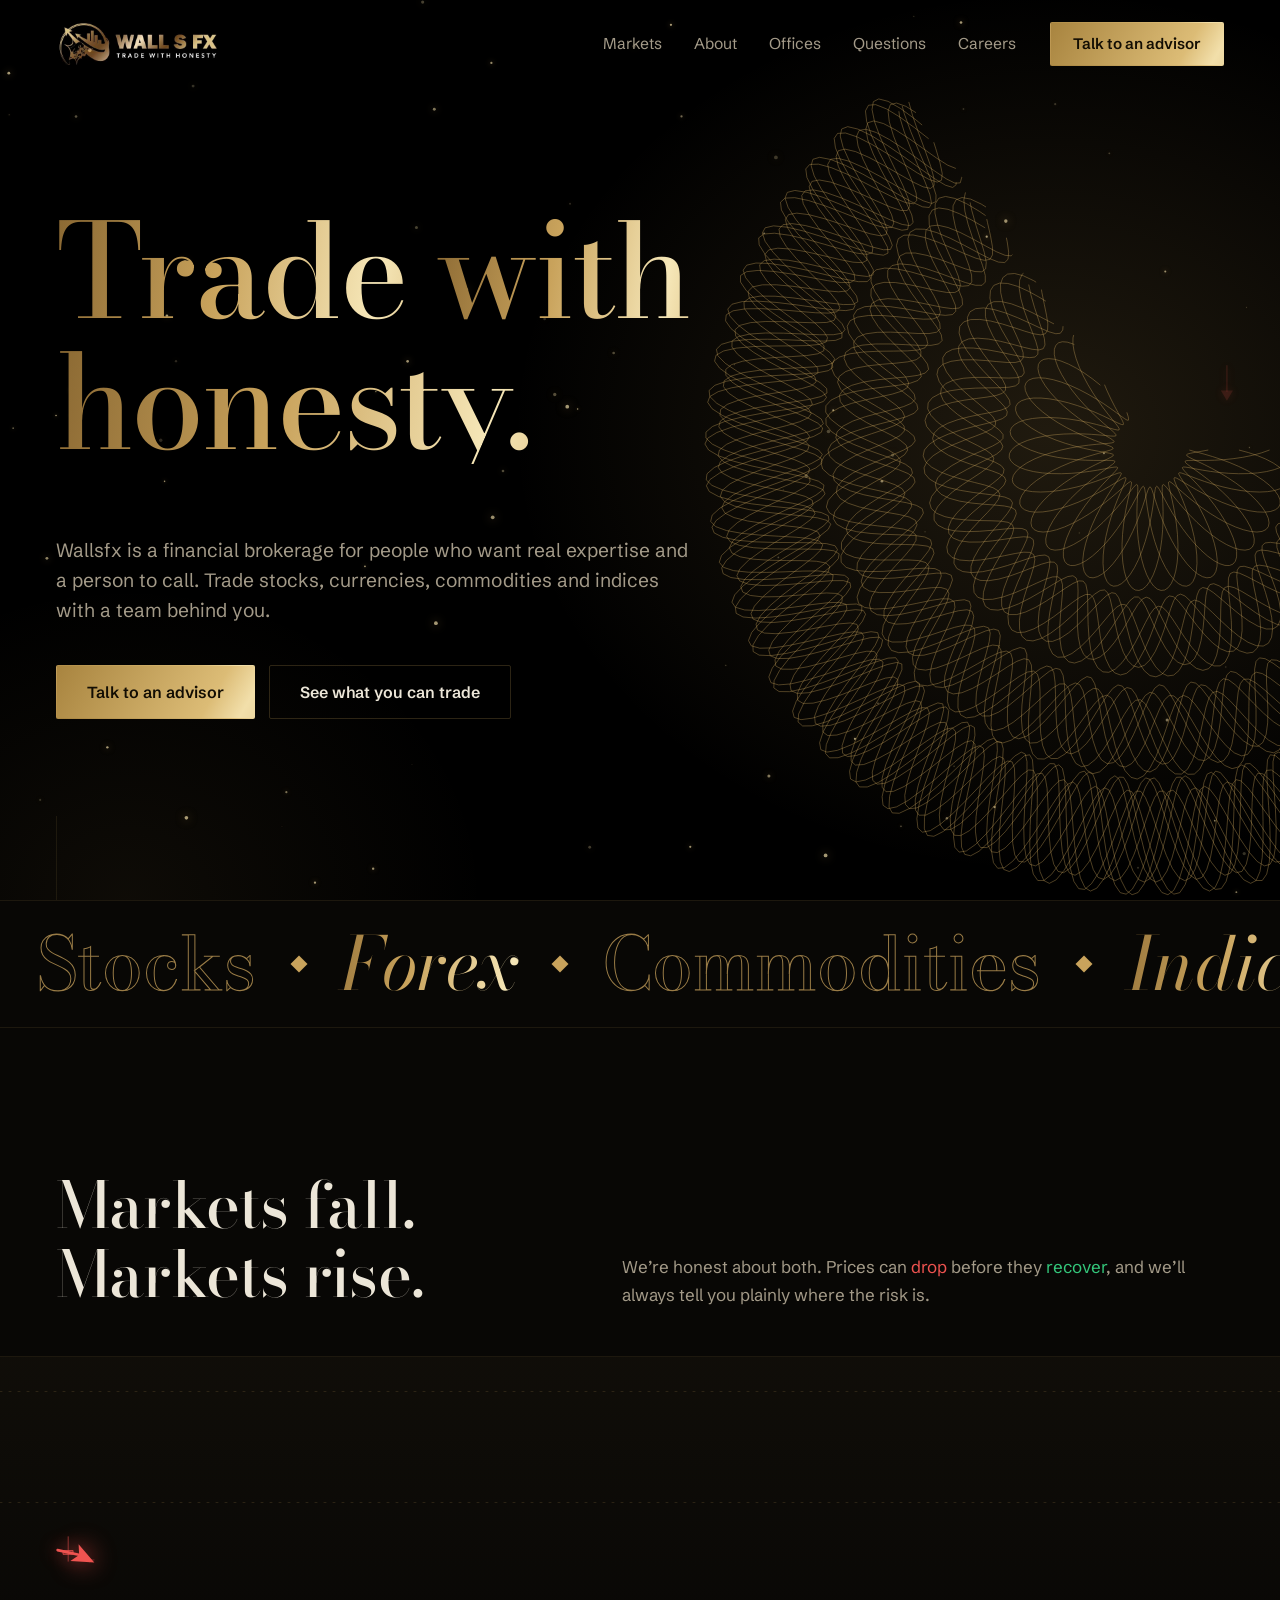
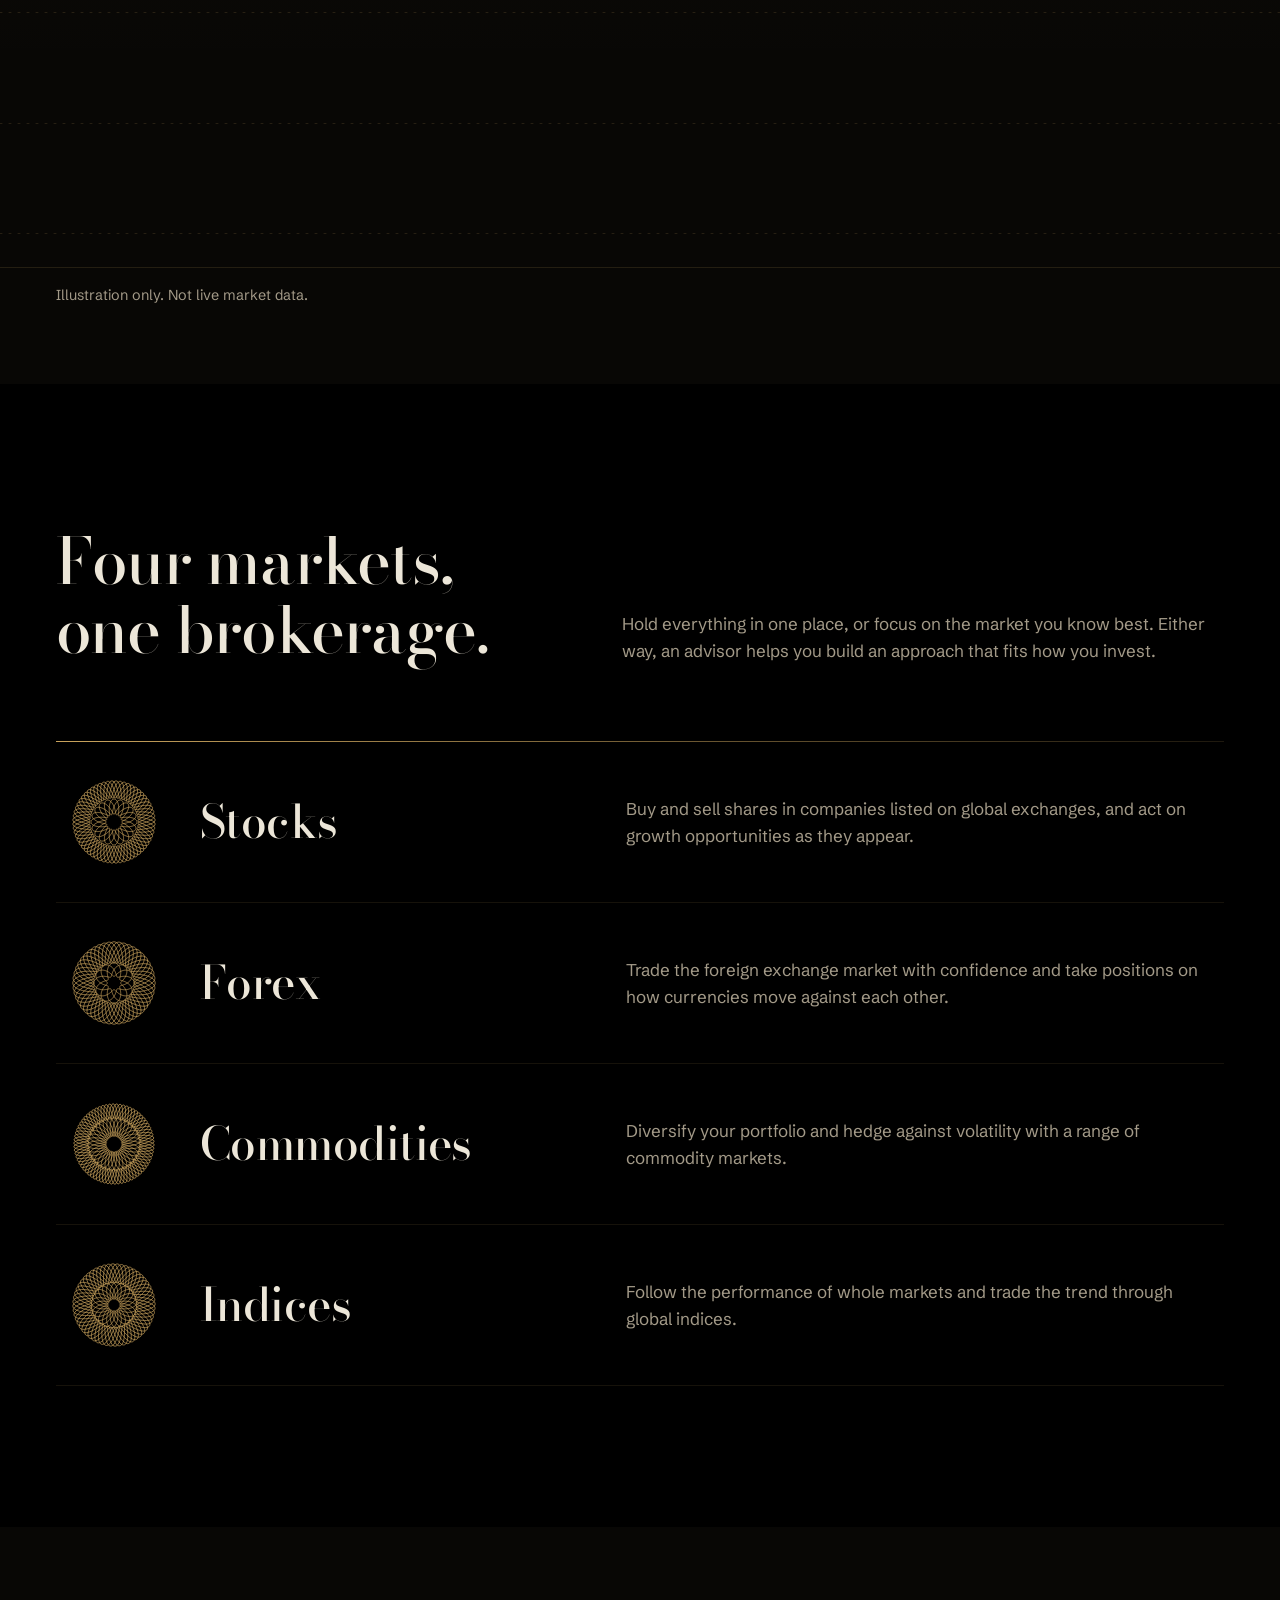
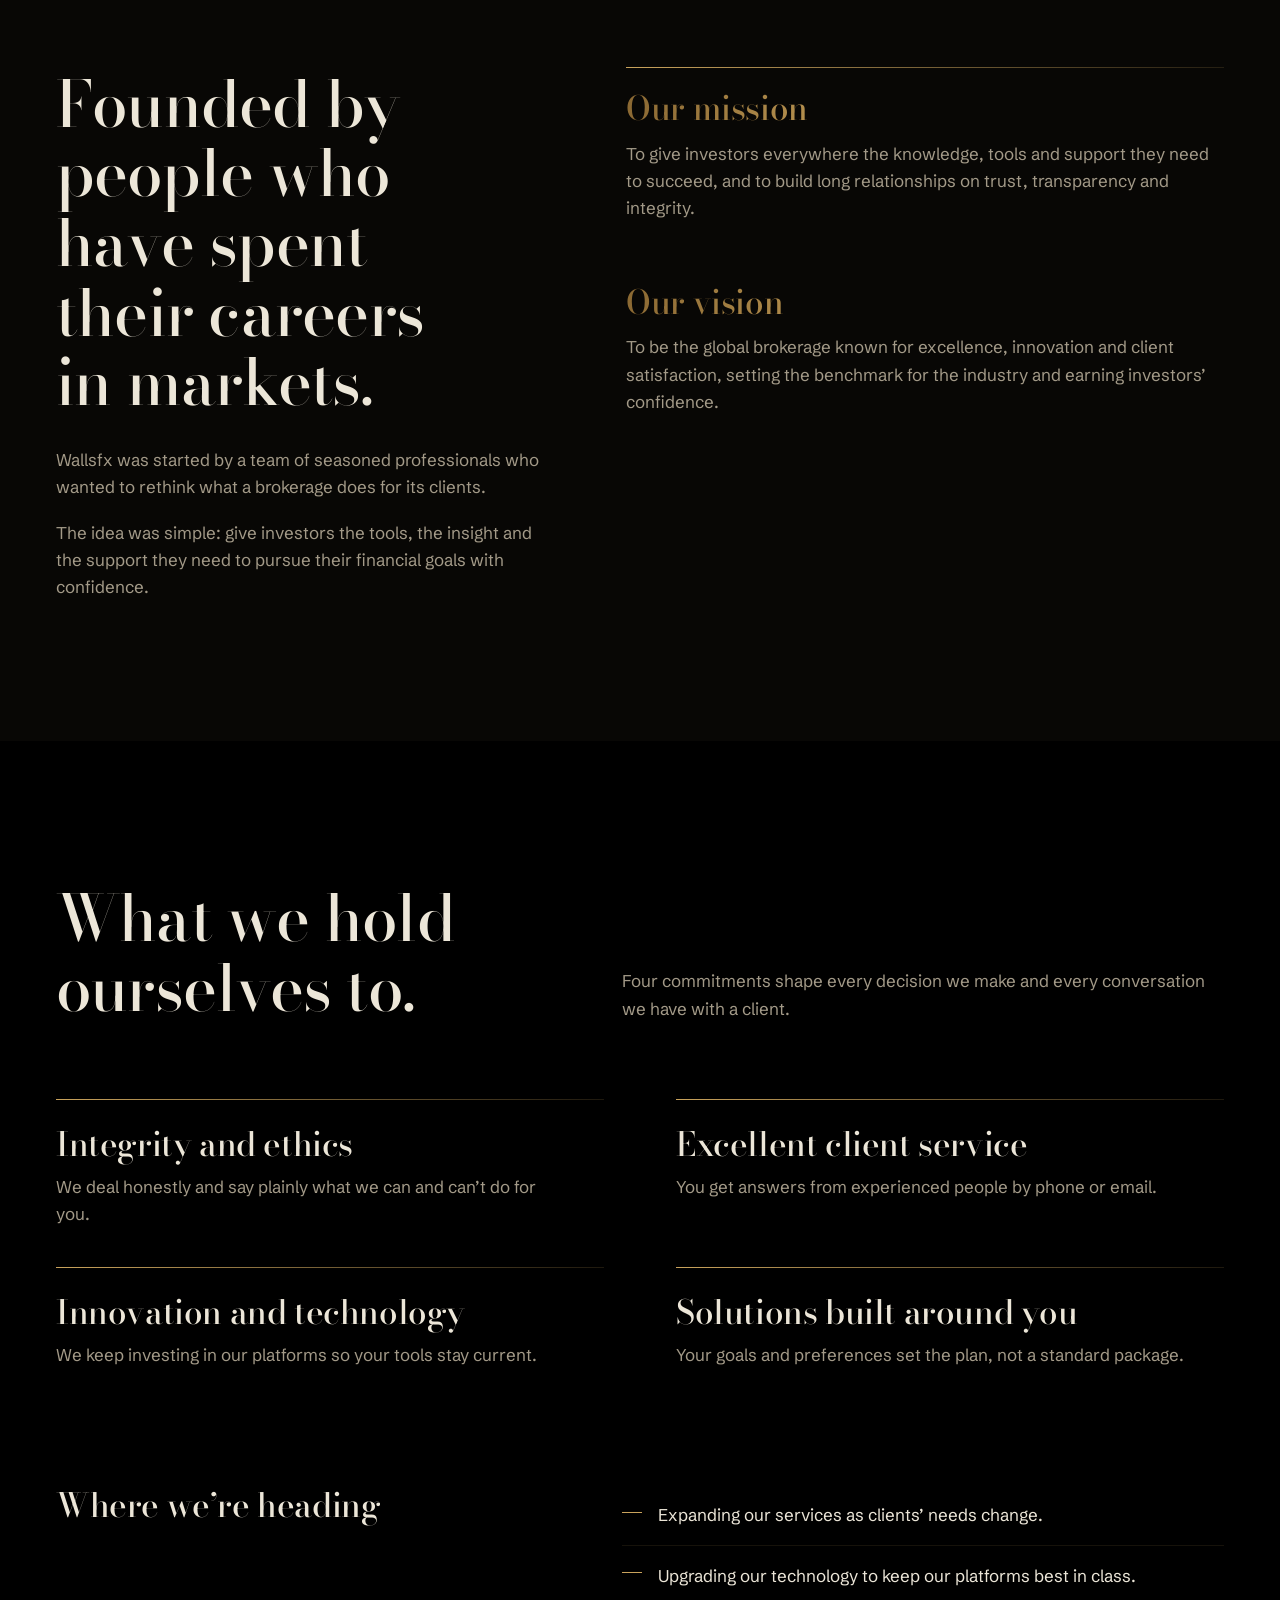
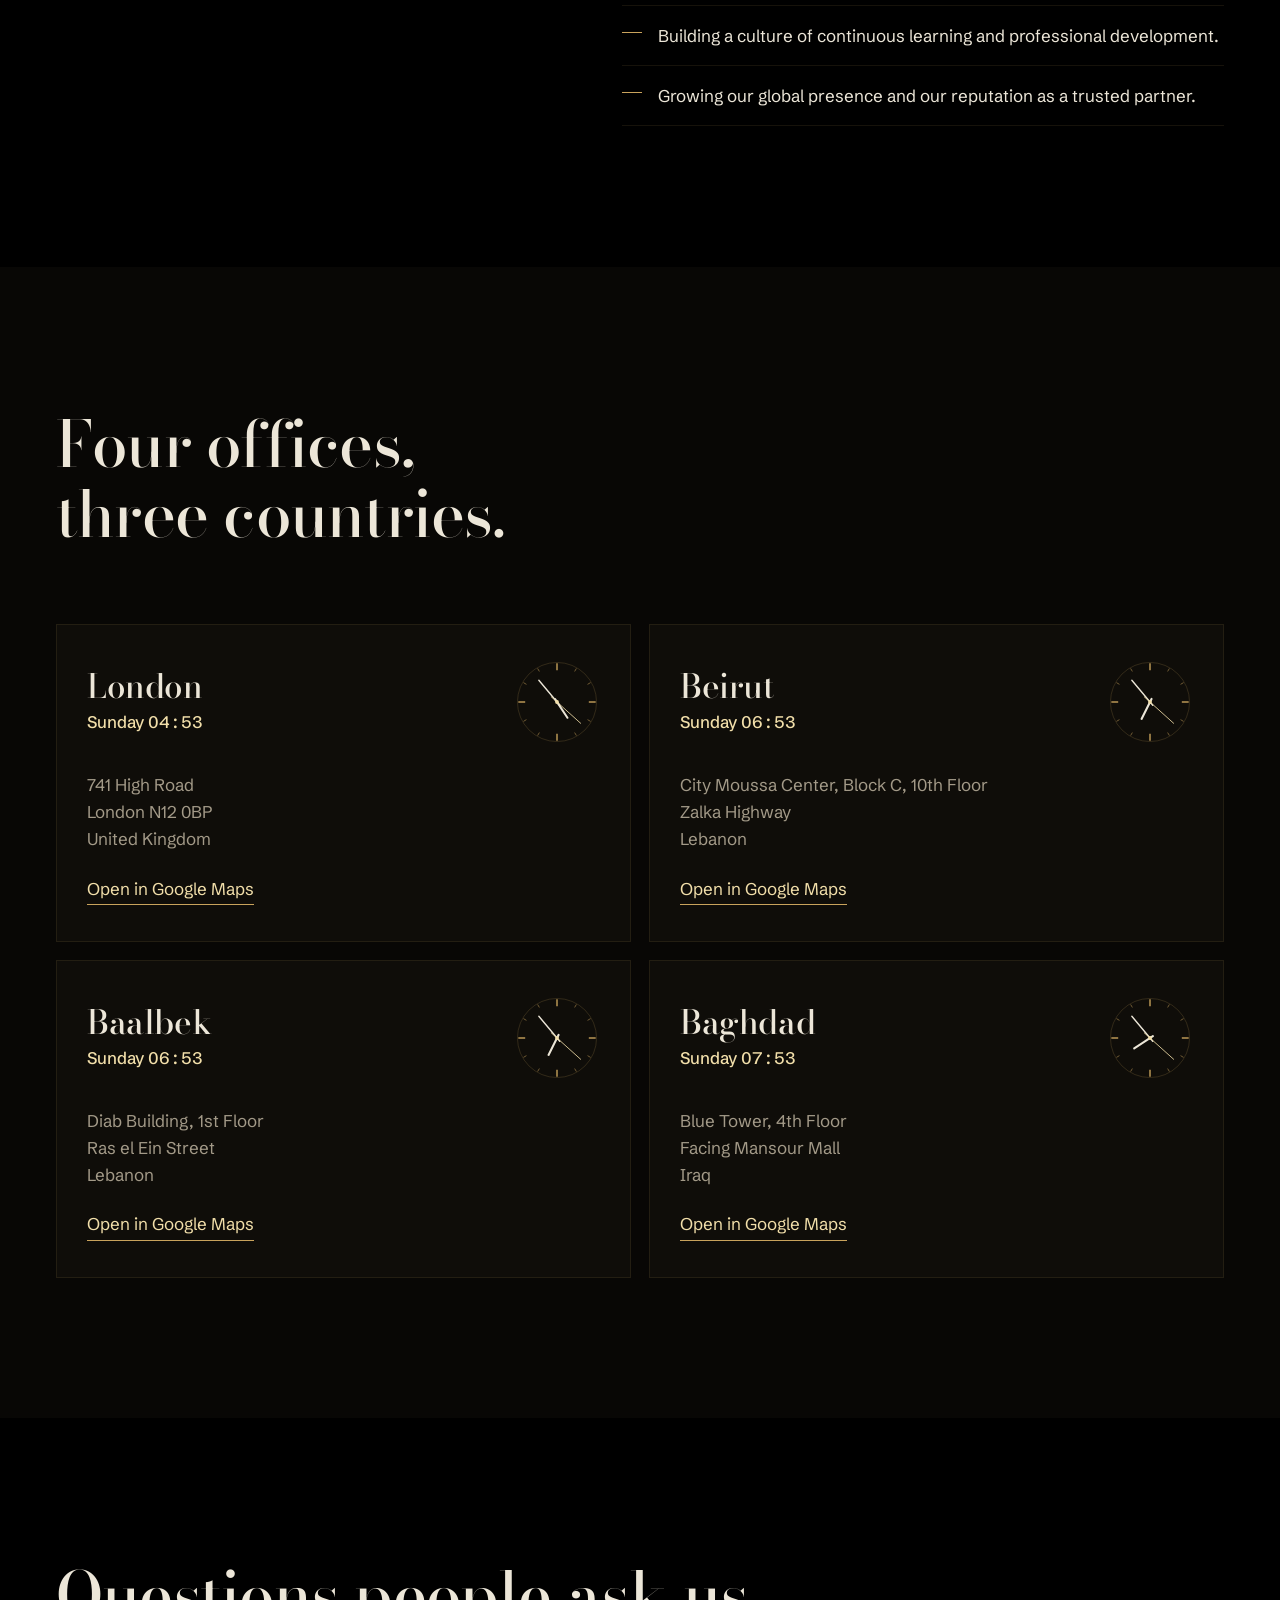
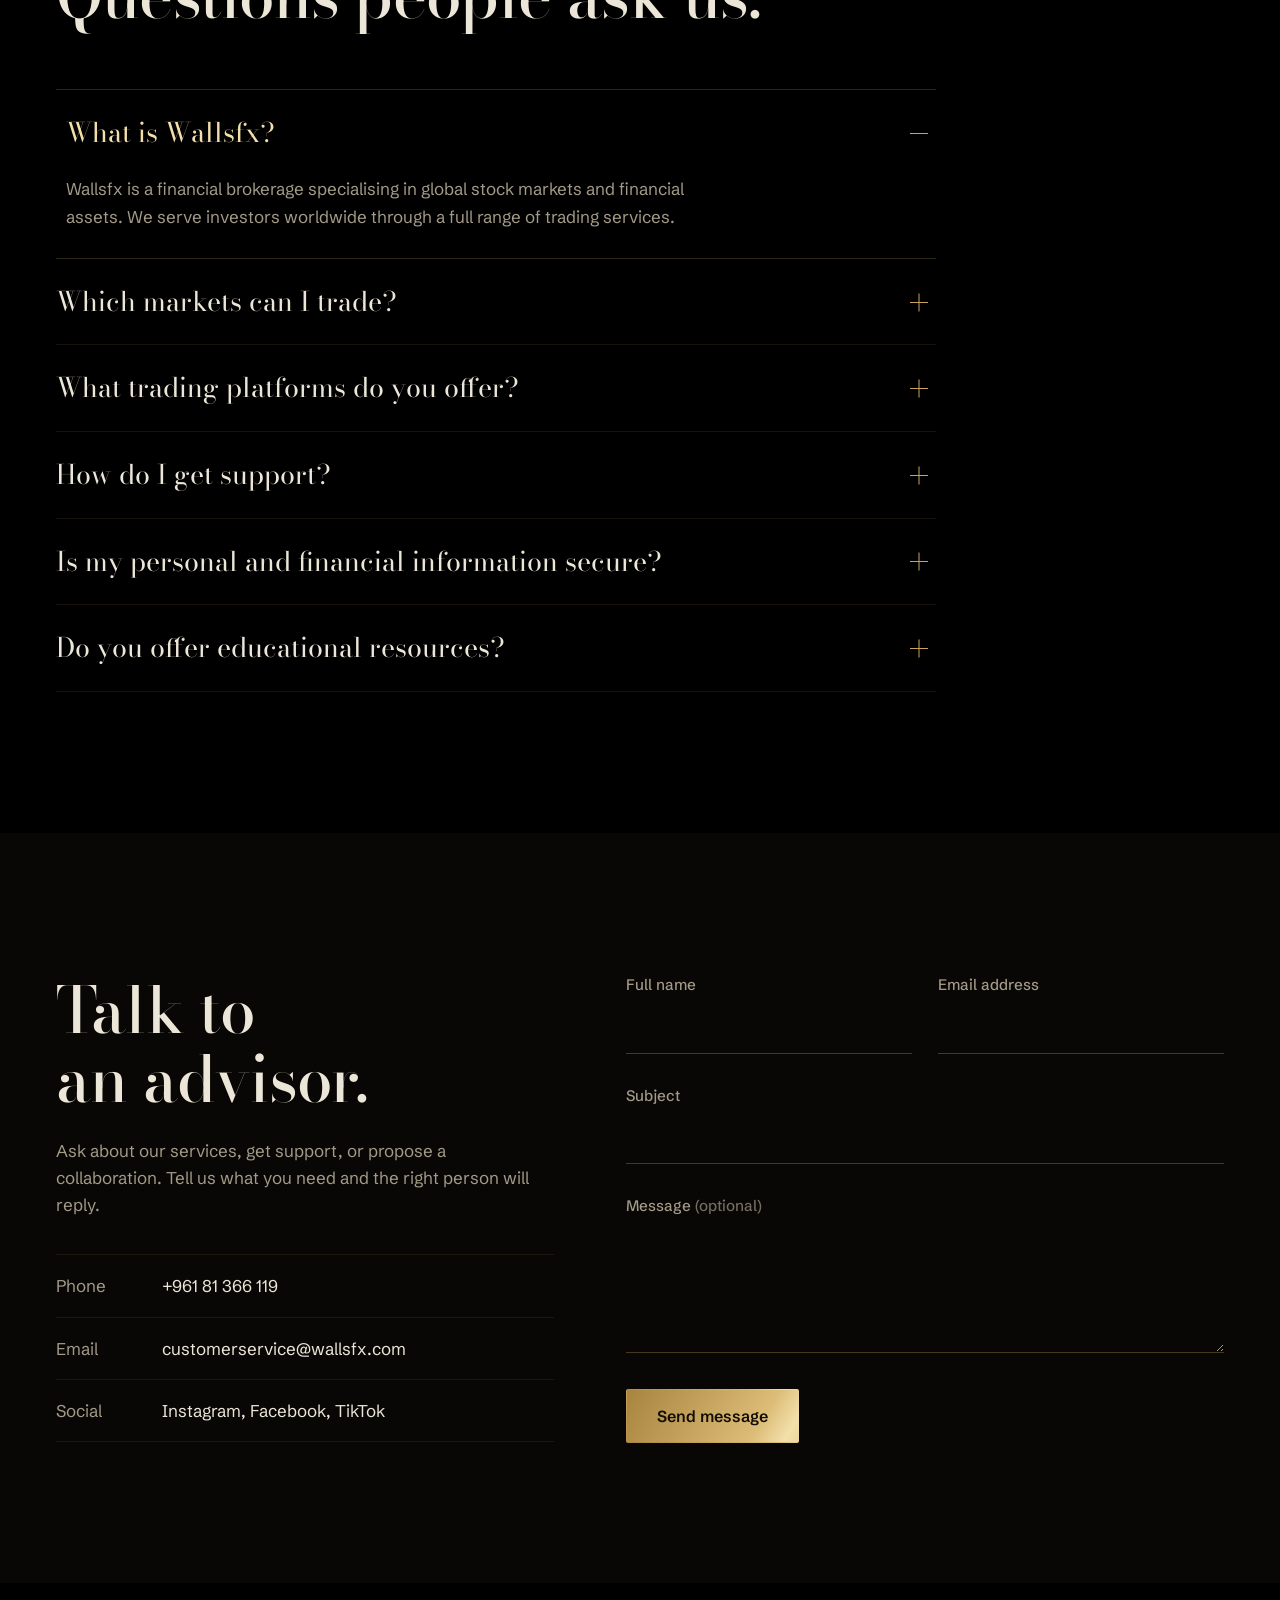
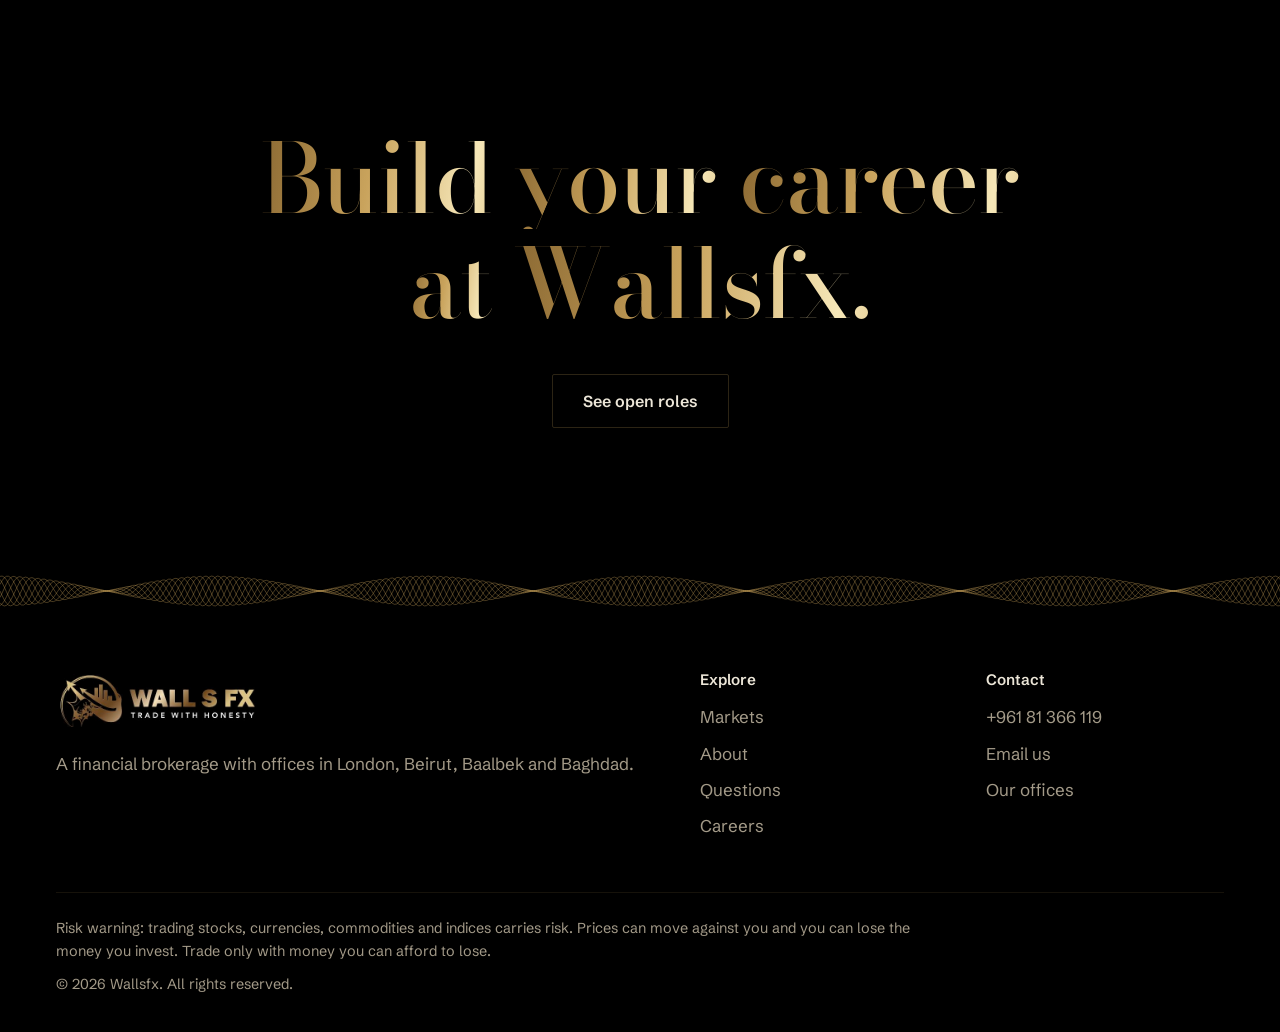
==== commit 27155827: "Add files via upload" ====
--- a/index.html
+++ b/index.html
@@ -4,7 +4,7 @@
 <meta charset="utf-8">
 <meta name="viewport" content="width=device-width, initial-scale=1">
 <title>Wallsfx — Trade with honesty</title>
-<meta name="description" content="Wallsfx is a financial brokerage with offices in London, Beirut and Baalbek. Trade stocks, forex, commodities and indices with a team you can reach by phone.">
+<meta name="description" content="Wallsfx is a financial brokerage with offices in London, Beirut, Baalbek and Baghdad. Trade stocks, forex, commodities and indices with a team you can reach by phone.">
 <meta name="theme-color" content="#000000">
 <link rel="icon" type="image/png" href="assets/emblem.png">
 <script>
@@ -49,7 +49,7 @@
       <div class="hero-copy">
         <h1 class="display" aria-label="Trade with honesty.">
           <span class="line" aria-hidden="true"><span class="word" style="--w:0"><span class="gold-text">Trade</span></span> <span class="word" style="--w:1"><span class="gold-text">with</span></span></span>
-          <span class="line" aria-hidden="true"><span class="word" style="--w:2"><span class="gold-text"><em>honesty.</em></span></span></span>
+          <span class="line" aria-hidden="true"><span class="word" style="--w:2"><span class="gold-text">honesty.</span></span></span>
         </h1>
         <p class="lede rise" style="--r:0">Wallsfx is a financial brokerage for people who want real expertise and a person to call. Trade stocks, currencies, commodities and indices with a team behind you.</p>
         <div class="hero-actions rise" style="--r:1">
@@ -164,8 +164,8 @@
   <section class="band band-coal" id="offices">
     <div class="wrap">
       <div class="band-head">
-        <h2 class="display" data-split>Three offices, two countries.</h2>
-        <p class="muted measure" data-reveal>Visit us in the United Kingdom or Lebanon. Call ahead and we’ll make sure the right person is there to meet you.</p>
+        <h2 class="display" data-split>Four offices, three countries.</h2>
+        <p class="muted measure" data-reveal>Visit us in the United Kingdom, Lebanon or Iraq. Call ahead and we’ll make sure the right person is there to meet you.</p>
       </div>
       <div class="offices" data-stagger>
         <div class="office glow" data-reveal data-tz="Europe/London">
@@ -191,6 +191,14 @@
           </div>
           <address>Diab Building, 1st Floor<br>Ras el Ein Street<br>Lebanon</address>
           <a class="link" href="https://maps.app.goo.gl/QeZZVECqCM1QqsTF8" target="_blank" rel="noopener">Open in Google Maps</a>
+        </div>
+        <div class="office glow" data-reveal data-tz="Asia/Baghdad">
+          <div class="office-top">
+            <div><h3 class="display">Baghdad</h3><time>--:--</time></div>
+            <svg class="clock" viewBox="-50 -50 100 100" aria-hidden="true"></svg>
+          </div>
+          <address>Blue Tower, 4th Floor<br>Facing Mansour Mall<br>Iraq</address>
+          <a class="link" href="https://www.google.com/maps/search/?api=1&amp;query=Blue+Tower+Mansour+Mall+Baghdad" target="_blank" rel="noopener">Open in Google Maps</a>
         </div>
       </div>
     </div>
@@ -268,7 +276,7 @@
     <div class="footer-grid">
       <div>
         <img src="assets/logo.png" alt="Wall S FX — Trade with honesty" width="494" height="150">
-        <p>A financial brokerage with offices in London, Beirut and Baalbek.</p>
+        <p>A financial brokerage with offices in London, Beirut, Baalbek and Baghdad.</p>
       </div>
       <div>
         <h2>Explore</h2>
--- a/styles.css
+++ b/styles.css
@@ -89,7 +89,10 @@
 .progress { position: fixed; left: 0; top: 0; height: 2px; width: 100%; z-index: 120; background: var(--metal); transform: scaleX(var(--p, 0)); transform-origin: left; }
 .site-header { position: fixed; inset: 0 0 auto 0; z-index: 100; transition: background-color .4s, border-color .4s, backdrop-filter .4s; border-bottom: 1px solid transparent; }
 .site-header .wrap { display: flex; align-items: center; gap: 34px; min-height: 88px; transition: min-height .4s var(--ease); }
-.site-header.scrolled { background: rgba(0,0,0,.72); -webkit-backdrop-filter: blur(16px) saturate(1.2); backdrop-filter: blur(16px) saturate(1.2); border-bottom-color: var(--line-soft); }
+/* The blur lives on a pseudo-element: a backdrop-filter on the header itself would trap the full-screen mobile menu inside it. */
+.site-header::before { content: ""; position: absolute; inset: 0; z-index: -1; opacity: 0; background: rgba(0,0,0,.72); -webkit-backdrop-filter: blur(16px) saturate(1.2); backdrop-filter: blur(16px) saturate(1.2); transition: opacity .4s; pointer-events: none; }
+.site-header.scrolled::before { opacity: 1; }
+.site-header.scrolled { border-bottom-color: var(--line-soft); }
 .site-header.scrolled .wrap { min-height: 68px; }
 .brand { margin-right: auto; display: block; }
 .brand img { height: 50px; width: auto; transition: height .4s var(--ease); }
@@ -154,9 +157,14 @@
 .scroll-cue::after { content: ""; position: absolute; inset: 0; background: linear-gradient(var(--gold-light), var(--gold)); transform: translateY(-100%); animation: cue 2.4s var(--ease) infinite; animation-delay: calc(var(--d) + 1.6s); }
 @keyframes cue { 0% { transform: translateY(-100%); } 55% { transform: translateY(0); } 100% { transform: translateY(100%); } }
 
+.offscreen .rosette, .offscreen .rosette svg { animation-play-state: paused; }
+@keyframes turn { to { rotate: 360deg; } }
 @media (max-width: 900px) {
-  .rosette { width: 150vw; right: -86vw; top: 34%; }
+  /* One composited layer turning as a whole, not four: far less memory on phones. */
+  .rosette { width: 130vw; right: -72vw; top: 34%; transition: none; will-change: transform; animation: turn 160s linear infinite; }
+  .rosette svg { animation: none; will-change: auto; }
   .rosette path { opacity: .5; }
+  .site-header::before { -webkit-backdrop-filter: none; backdrop-filter: none; background: rgba(0,0,0,.92); }
   .hero > .wrap { padding-top: 120px; padding-bottom: 110px; }
 }
 
@@ -228,7 +236,7 @@
 @media (max-width: 860px) { .direction { grid-template-columns: 1fr; } }
 
 /* Offices */
-.offices { display: grid; grid-template-columns: repeat(3, minmax(0, 1fr)); gap: 18px; }
+.offices { display: grid; grid-template-columns: repeat(2, minmax(0, 1fr)); gap: 18px; }
 .office { background: var(--panel); border: 1px solid var(--line-soft); padding: 34px 30px 36px; transition: border-color .5s, translate .6s var(--ease); overflow: hidden; }
 .office:hover { border-color: var(--line); translate: 0 -6px; }
 .office-top { display: flex; align-items: center; justify-content: space-between; gap: 16px; margin-bottom: 26px; }
@@ -295,6 +303,9 @@
 .form-foot { display: flex; align-items: center; gap: 22px; flex-wrap: wrap; margin-top: 6px; }
 .form-status { color: var(--muted); font-size: .96rem; max-width: 30em; }
 
+/* Big headlines: use the sturdier low-optical-size cut so thin strokes (the bar of the t) stay visible in gold. */
+.hero h1, .page-top h1 { font-optical-sizing: none; font-variation-settings: "opsz" 16; font-weight: 500; }
+
 /* Careers call + page top */
 .careers-cta { overflow: hidden; text-align: center; }
 .careers-cta h2 { font-size: clamp(2.6rem, 7.5vw, 6.4rem); margin-bottom: 40px; }
